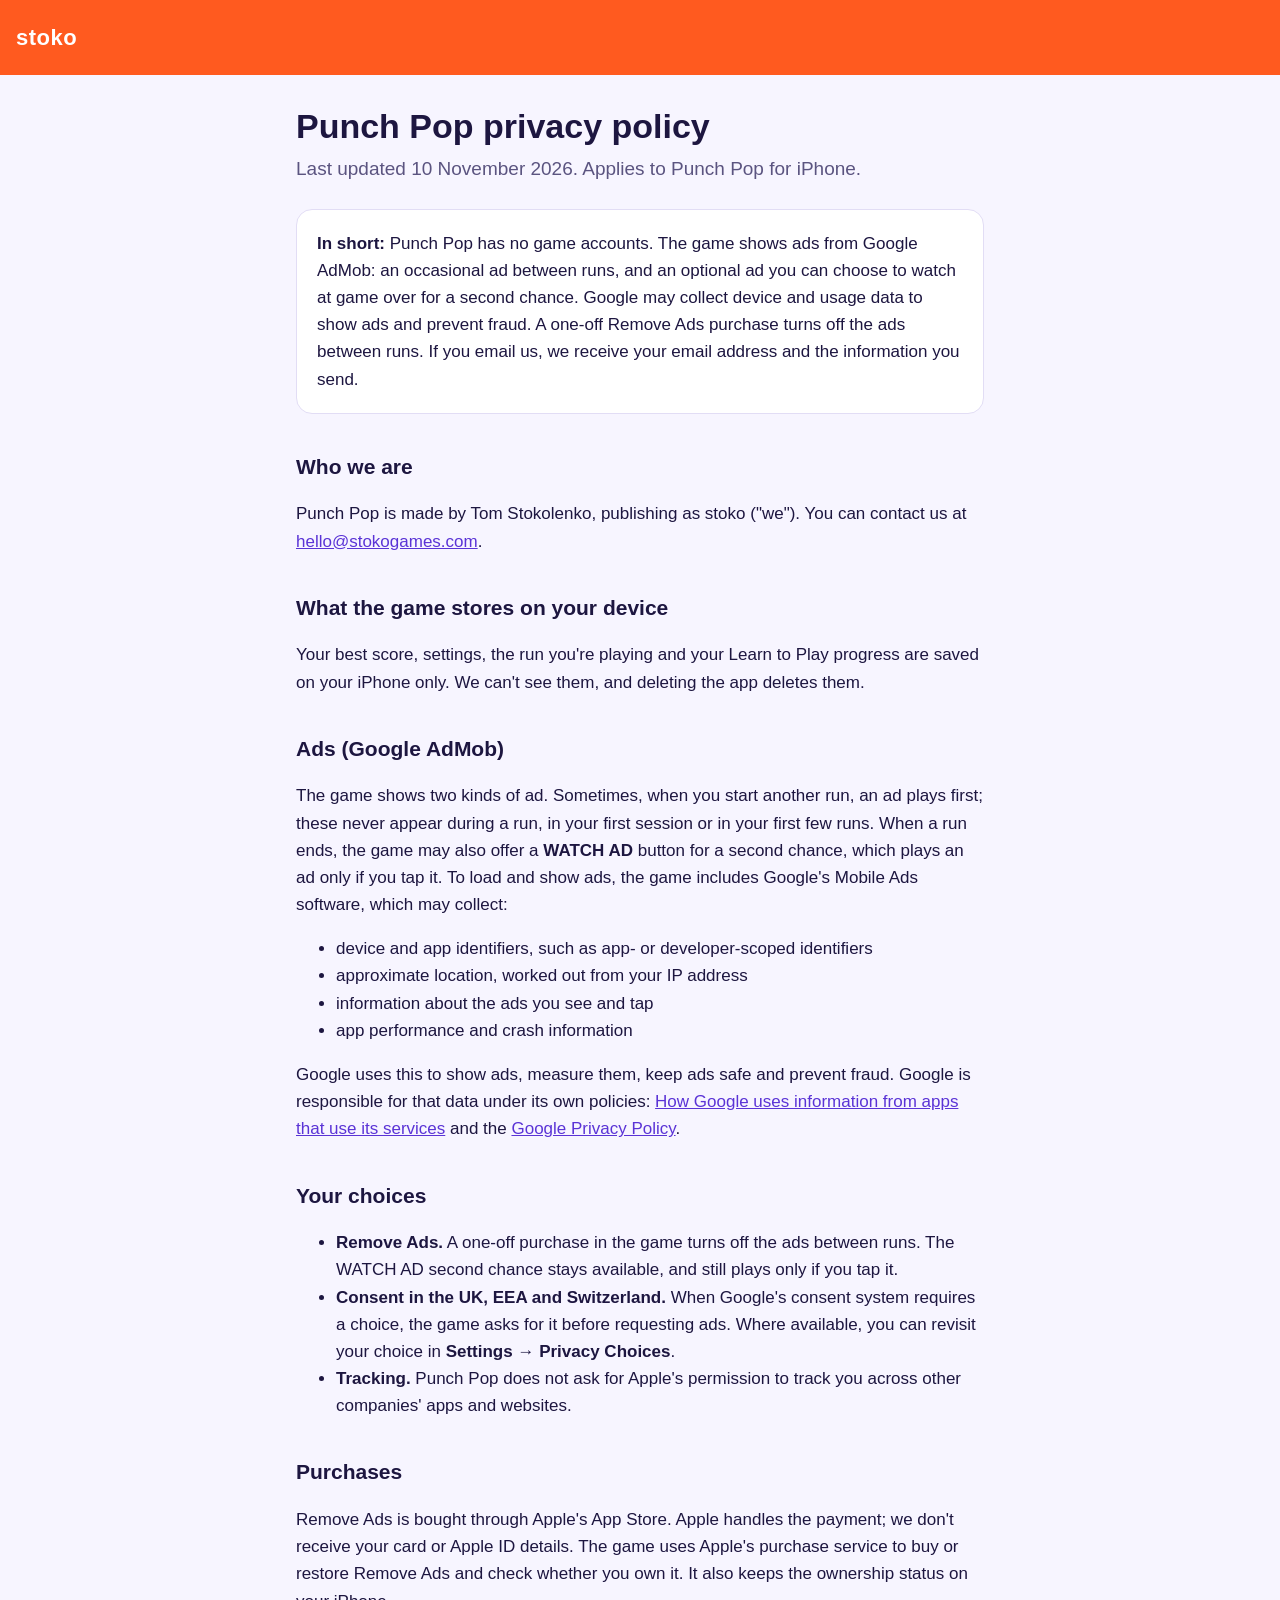
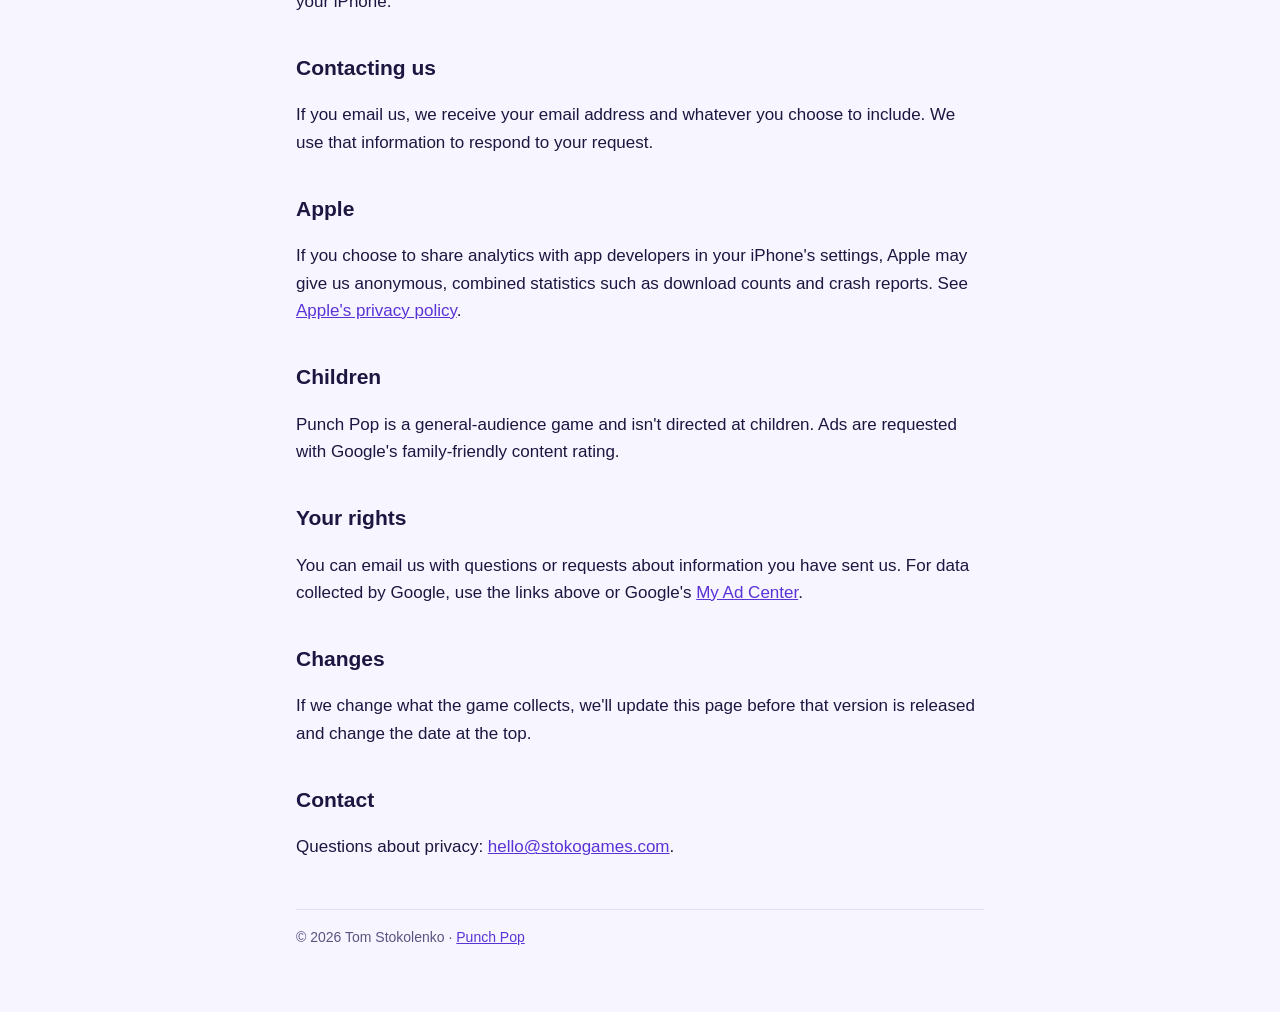
==== privacy.html @ 1cb94969 "Publish Punch Pop site" ====
<!doctype html>
<html lang="en-GB">
<head>
<meta charset="utf-8">
<meta name="viewport" content="width=device-width, initial-scale=1">
<title>Punch Pop Privacy Policy</title>
<link rel="stylesheet" href="style.css">
</head>
<body>
<header><a href="index.html">stoko</a></header>
<main>
  <h1>Punch Pop privacy policy</h1>
  <p class="lede">Last updated 10 November 2026. Applies to Punch Pop for iPhone.</p>

  <div class="card">
    <strong>In short:</strong> Punch Pop has no game accounts. The game shows ads from Google AdMob: an occasional ad between runs, and an optional ad you can choose to watch at game over for a second chance. Google may collect device and usage data to show ads and prevent fraud. A one-off Remove Ads purchase turns off the ads between runs. If you email us, we receive your email address and the information you send.
  </div>

  <h2>Who we are</h2>
  <p>Punch Pop is made by Tom Stokolenko, publishing as stoko ("we"). You can contact us at <a href="mailto:hello@stokogames.com">hello@stokogames.com</a>.</p>

  <h2>What the game stores on your device</h2>
  <p>Your best score, settings, the run you're playing and your Learn to Play progress are saved on your iPhone only. We can't see them, and deleting the app deletes them.</p>

  <h2>Ads (Google AdMob)</h2>
  <p>The game shows two kinds of ad. Sometimes, when you start another run, an ad plays first; these never appear during a run, in your first session or in your first few runs. When a run ends, the game may also offer a <strong>WATCH AD</strong> button for a second chance, which plays an ad only if you tap it. To load and show ads, the game includes Google's Mobile Ads software, which may collect:</p>
  <ul>
    <li>device and app identifiers, such as app- or developer-scoped identifiers</li>
    <li>approximate location, worked out from your IP address</li>
    <li>information about the ads you see and tap</li>
    <li>app performance and crash information</li>
  </ul>
  <p>Google uses this to show ads, measure them, keep ads safe and prevent fraud. Google is responsible for that data under its own policies: <a href="https://policies.google.com/technologies/partner-sites">How Google uses information from apps that use its services</a> and the <a href="https://policies.google.com/privacy">Google Privacy Policy</a>.</p>

  <h2>Your choices</h2>
  <ul>
    <li><strong>Remove Ads.</strong> A one-off purchase in the game turns off the ads between runs. The WATCH AD second chance stays available, and still plays only if you tap it.</li>
    <li><strong>Consent in the UK, EEA and Switzerland.</strong> When Google's consent system requires a choice, the game asks for it before requesting ads. Where available, you can revisit your choice in <strong>Settings → Privacy Choices</strong>.</li>
    <li><strong>Tracking.</strong> Punch Pop does not ask for Apple's permission to track you across other companies' apps and websites.</li>
  </ul>

  <h2>Purchases</h2>
  <p>Remove Ads is bought through Apple's App Store. Apple handles the payment; we don't receive your card or Apple ID details. The game uses Apple's purchase service to buy or restore Remove Ads and check whether you own it. It also keeps the ownership status on your iPhone.</p>

  <h2>Contacting us</h2>
  <p>If you email us, we receive your email address and whatever you choose to include. We use that information to respond to your request.</p>

  <h2>Apple</h2>
  <p>If you choose to share analytics with app developers in your iPhone's settings, Apple may give us anonymous, combined statistics such as download counts and crash reports. See <a href="https://www.apple.com/legal/privacy/">Apple's privacy policy</a>.</p>

  <h2>Children</h2>
  <p>Punch Pop is a general-audience game and isn't directed at children. Ads are requested with Google's family-friendly content rating.</p>

  <h2>Your rights</h2>
  <p>You can email us with questions or requests about information you have sent us. For data collected by Google, use the links above or Google's <a href="https://myadcenter.google.com/">My Ad Center</a>.</p>

  <h2>Changes</h2>
  <p>If we change what the game collects, we'll update this page before that version is released and change the date at the top.</p>

  <h2>Contact</h2>
  <p>Questions about privacy: <a href="mailto:hello@stokogames.com">hello@stokogames.com</a>.</p>

  <footer>© 2026 Tom Stokolenko · <a href="index.html">Punch Pop</a></footer>
</main>
</body>
</html>
---- style.css ----
:root {
  --bg: #f7f5ff;
  --card: #ffffff;
  --ink: #1d1640;
  --muted: #5b5480;
  --line: #e2ddf5;
  --brand: #ff5a1f;
  --link: #5a33d6;
  --fill: #fff2a8;
}
@media (prefers-color-scheme: dark) {
  :root {
    --bg: #120a3a;
    --card: #1f1557;
    --ink: #f4f1ff;
    --muted: #b9b3e6;
    --line: #362a7a;
    --link: #ffd45c;
    --fill: #6b5600;
  }
}
* { box-sizing: border-box; }
body {
  margin: 0;
  background: var(--bg);
  color: var(--ink);
  font: 17px/1.6 -apple-system, BlinkMacSystemFont, "Segoe UI", Roboto, sans-serif;
}
header { background: var(--brand); color: #fff; padding: 20px 16px; }
header a { color: #fff; text-decoration: none; font-weight: 800; font-size: 22px; letter-spacing: .5px; }
main { max-width: 720px; margin: 0 auto; padding: 32px 16px 64px; }
h1 { font-size: 34px; line-height: 1.15; margin: 0 0 8px; }
h2 { font-size: 21px; margin: 36px 0 8px; }
p, li { color: var(--ink); }
.lede { color: var(--muted); font-size: 19px; margin-top: 0; }
.card { background: var(--card); border: 1px solid var(--line); border-radius: 16px; padding: 20px; margin: 24px 0; }
a { color: var(--link); }
mark.fill { background: var(--fill); color: inherit; padding: 0 4px; border-radius: 4px; }
footer { color: var(--muted); font-size: 14px; border-top: 1px solid var(--line); margin-top: 48px; padding-top: 16px; }
.button { display: inline-block; background: var(--brand); color: #fff; font-weight: 700; padding: 12px 20px; border-radius: 999px; text-decoration: none; }
.button mark.fill { background: #fff2a8; color: #1d1640; }
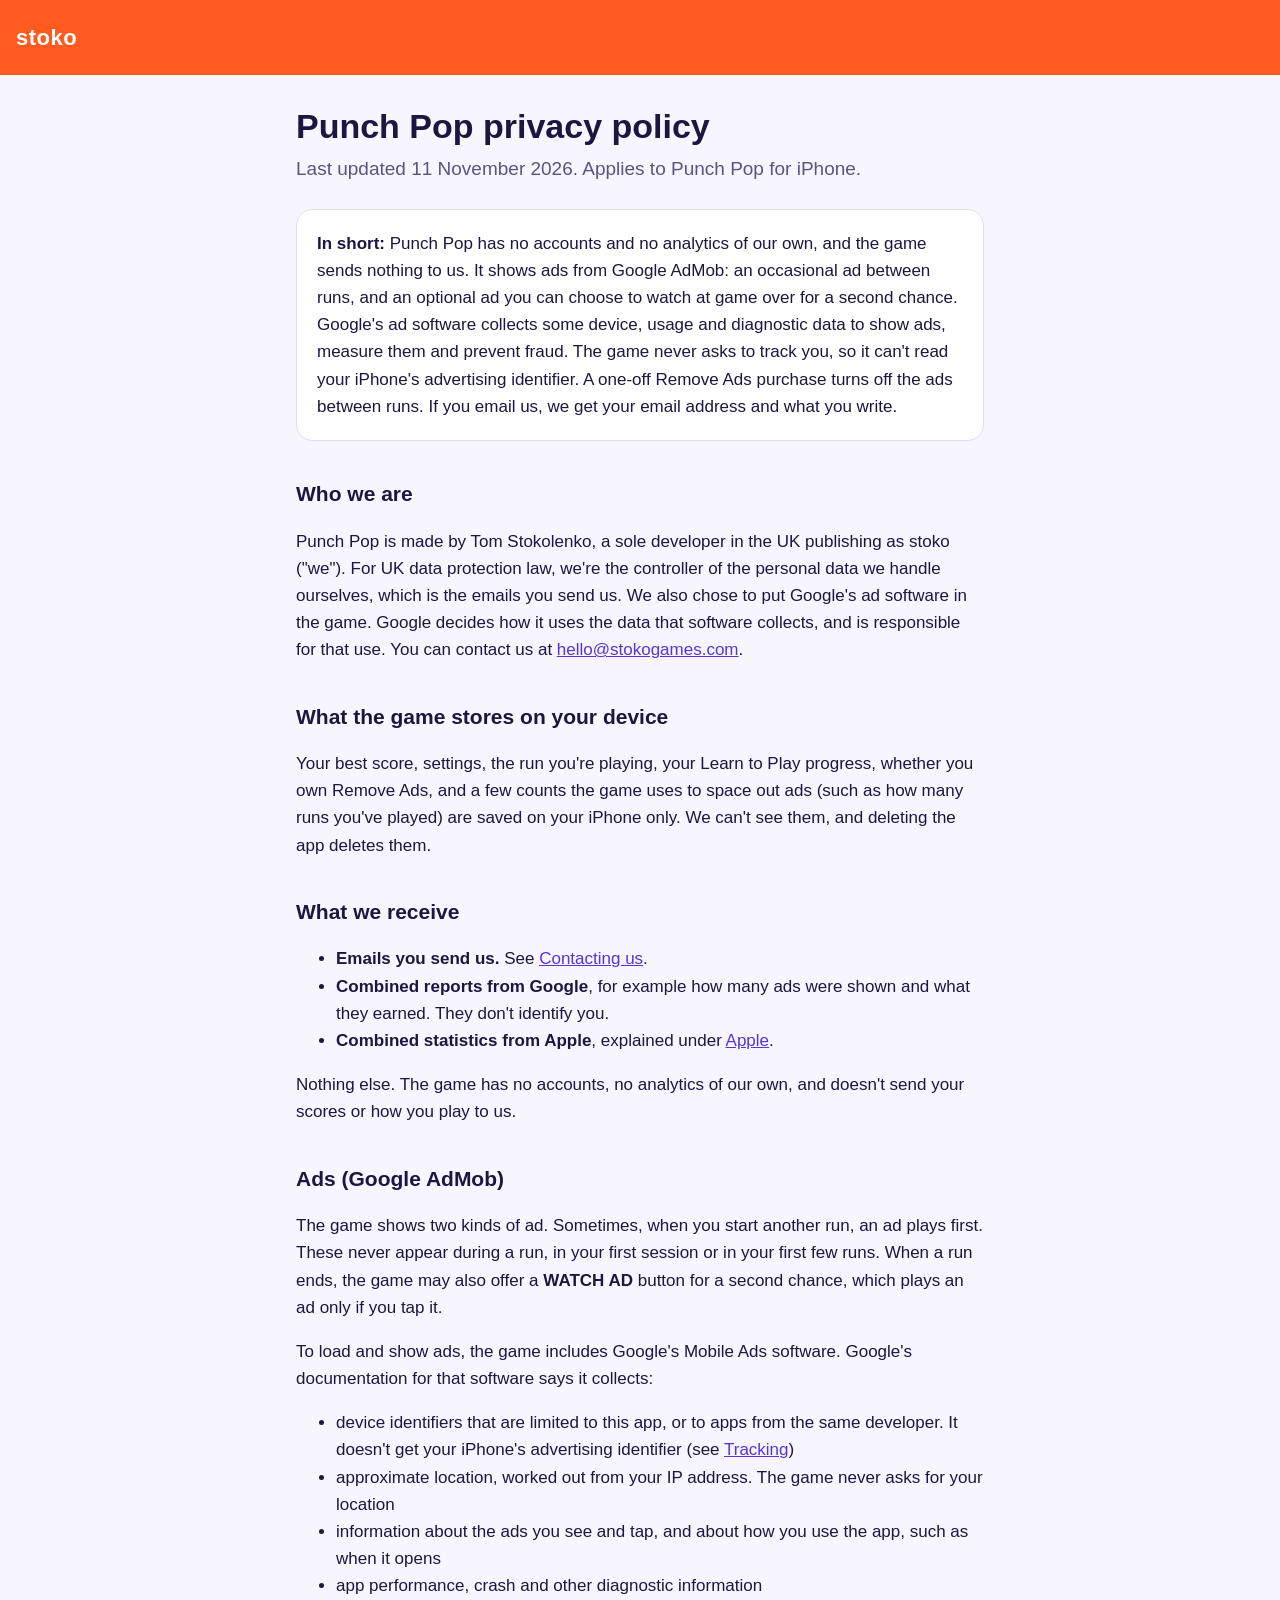
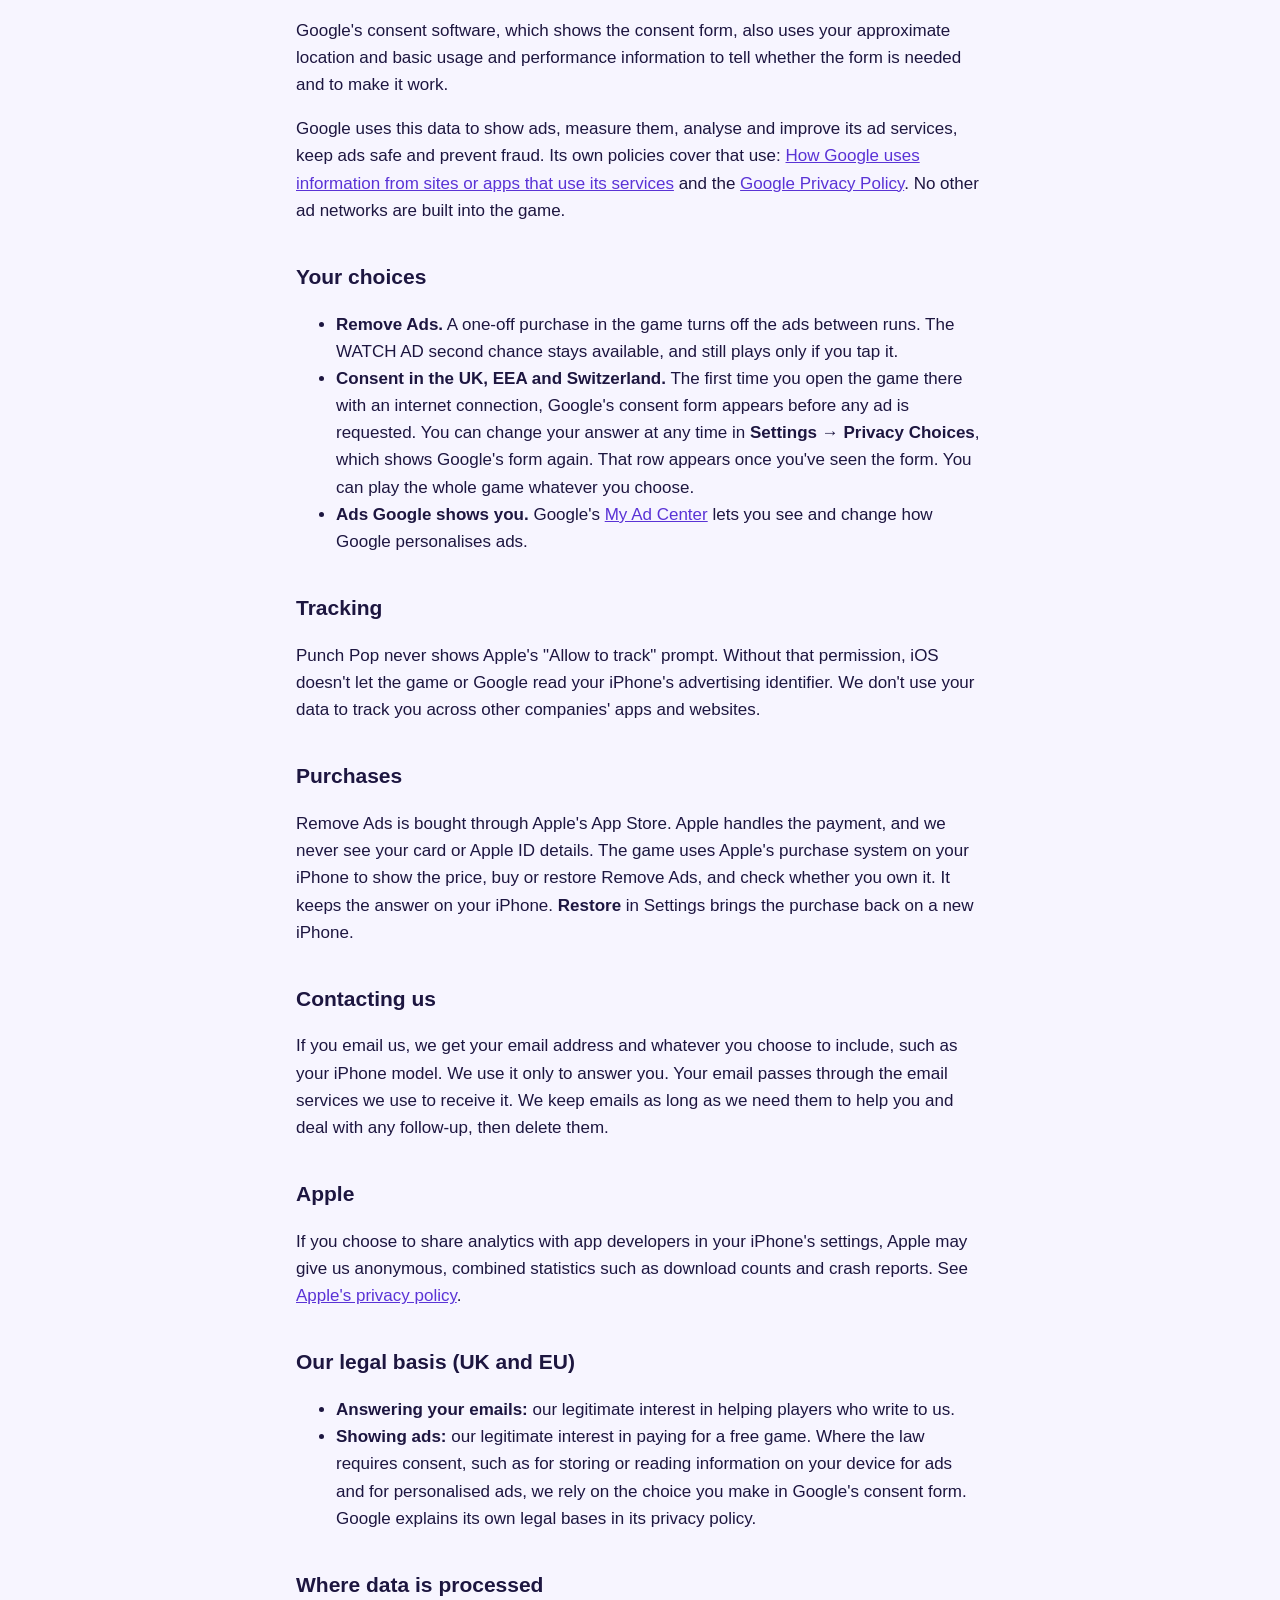
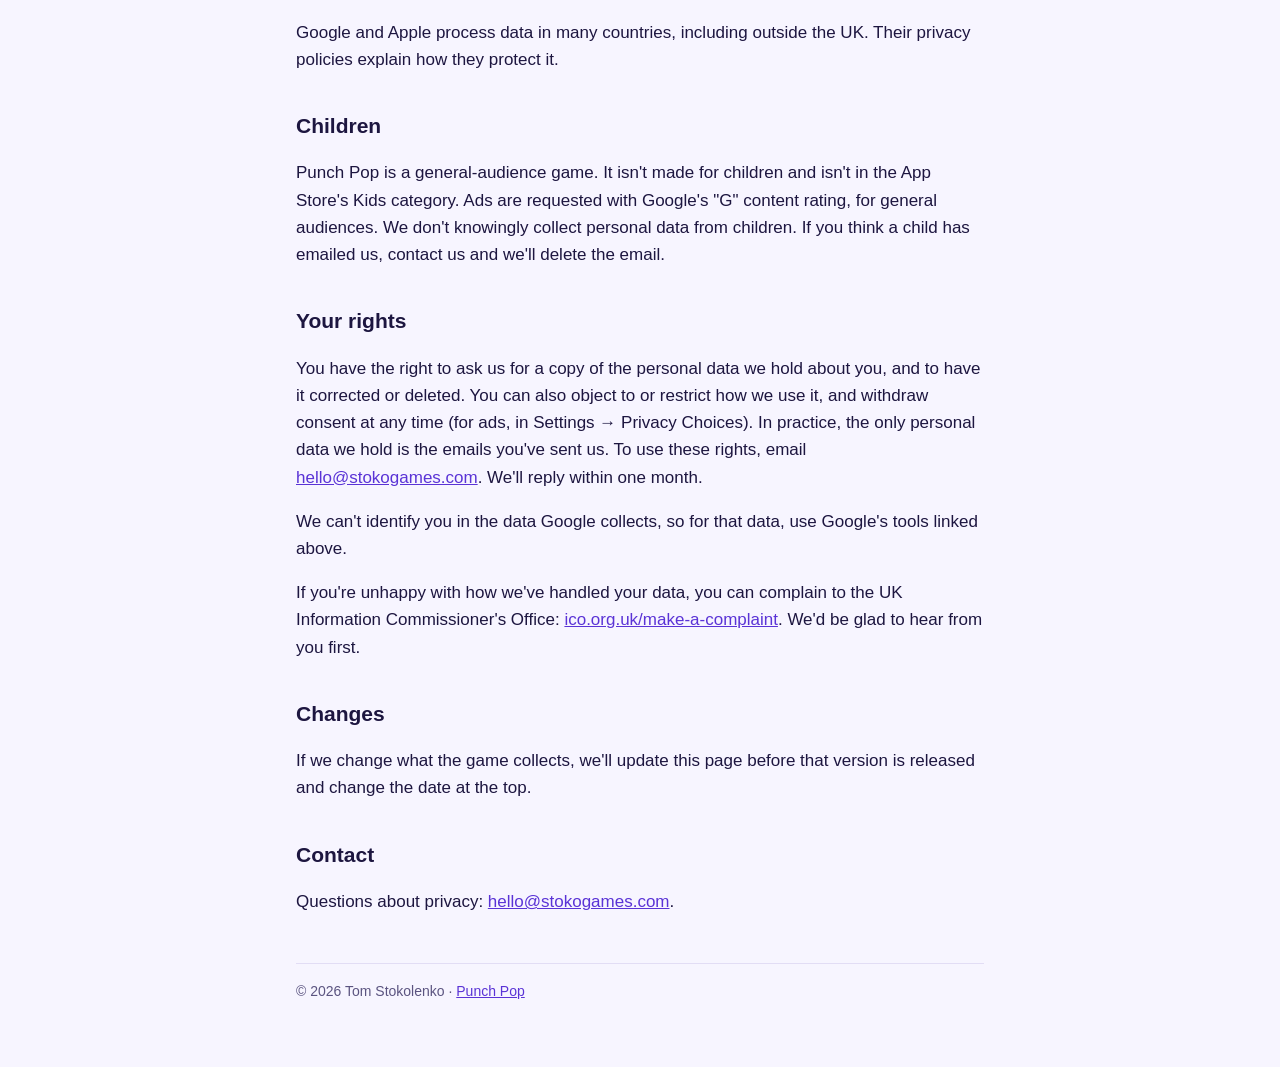
==== commit 45f26cc5: "Privacy policy updated 11 November 2026" ====
--- a/privacy.html
+++ b/privacy.html
@@ -10,49 +10,73 @@
 <header><a href="index.html">stoko</a></header>
 <main>
   <h1>Punch Pop privacy policy</h1>
-  <p class="lede">Last updated 10 November 2026. Applies to Punch Pop for iPhone.</p>
+  <p class="lede">Last updated 11 November 2026. Applies to Punch Pop for iPhone.</p>
 
   <div class="card">
-    <strong>In short:</strong> Punch Pop has no game accounts. The game shows ads from Google AdMob: an occasional ad between runs, and an optional ad you can choose to watch at game over for a second chance. Google may collect device and usage data to show ads and prevent fraud. A one-off Remove Ads purchase turns off the ads between runs. If you email us, we receive your email address and the information you send.
+    <strong>In short:</strong> Punch Pop has no accounts and no analytics of our own, and the game sends nothing to us. It shows ads from Google AdMob: an occasional ad between runs, and an optional ad you can choose to watch at game over for a second chance. Google's ad software collects some device, usage and diagnostic data to show ads, measure them and prevent fraud. The game never asks to track you, so it can't read your iPhone's advertising identifier. A one-off Remove Ads purchase turns off the ads between runs. If you email us, we get your email address and what you write.
   </div>
 
   <h2>Who we are</h2>
-  <p>Punch Pop is made by Tom Stokolenko, publishing as stoko ("we"). You can contact us at <a href="mailto:hello@stokogames.com">hello@stokogames.com</a>.</p>
+  <p>Punch Pop is made by Tom Stokolenko, a sole developer in the UK publishing as stoko ("we"). For UK data protection law, we're the controller of the personal data we handle ourselves, which is the emails you send us. We also chose to put Google's ad software in the game. Google decides how it uses the data that software collects, and is responsible for that use. You can contact us at <a href="mailto:hello@stokogames.com">hello@stokogames.com</a>.</p>
 
   <h2>What the game stores on your device</h2>
-  <p>Your best score, settings, the run you're playing and your Learn to Play progress are saved on your iPhone only. We can't see them, and deleting the app deletes them.</p>
+  <p>Your best score, settings, the run you're playing, your Learn to Play progress, whether you own Remove Ads, and a few counts the game uses to space out ads (such as how many runs you've played) are saved on your iPhone only. We can't see them, and deleting the app deletes them.</p>
+
+  <h2>What we receive</h2>
+  <ul>
+    <li><strong>Emails you send us.</strong> See <a href="#contacting-us">Contacting us</a>.</li>
+    <li><strong>Combined reports from Google</strong>, for example how many ads were shown and what they earned. They don't identify you.</li>
+    <li><strong>Combined statistics from Apple</strong>, explained under <a href="#apple">Apple</a>.</li>
+  </ul>
+  <p>Nothing else. The game has no accounts, no analytics of our own, and doesn't send your scores or how you play to us.</p>
 
   <h2>Ads (Google AdMob)</h2>
-  <p>The game shows two kinds of ad. Sometimes, when you start another run, an ad plays first; these never appear during a run, in your first session or in your first few runs. When a run ends, the game may also offer a <strong>WATCH AD</strong> button for a second chance, which plays an ad only if you tap it. To load and show ads, the game includes Google's Mobile Ads software, which may collect:</p>
+  <p>The game shows two kinds of ad. Sometimes, when you start another run, an ad plays first. These never appear during a run, in your first session or in your first few runs. When a run ends, the game may also offer a <strong>WATCH AD</strong> button for a second chance, which plays an ad only if you tap it.</p>
+  <p>To load and show ads, the game includes Google's Mobile Ads software. Google's documentation for that software says it collects:</p>
   <ul>
-    <li>device and app identifiers, such as app- or developer-scoped identifiers</li>
-    <li>approximate location, worked out from your IP address</li>
-    <li>information about the ads you see and tap</li>
-    <li>app performance and crash information</li>
+    <li>device identifiers that are limited to this app, or to apps from the same developer. It doesn't get your iPhone's advertising identifier (see <a href="#tracking">Tracking</a>)</li>
+    <li>approximate location, worked out from your IP address. The game never asks for your location</li>
+    <li>information about the ads you see and tap, and about how you use the app, such as when it opens</li>
+    <li>app performance, crash and other diagnostic information</li>
   </ul>
-  <p>Google uses this to show ads, measure them, keep ads safe and prevent fraud. Google is responsible for that data under its own policies: <a href="https://policies.google.com/technologies/partner-sites">How Google uses information from apps that use its services</a> and the <a href="https://policies.google.com/privacy">Google Privacy Policy</a>.</p>
+  <p>Google's consent software, which shows the consent form, also uses your approximate location and basic usage and performance information to tell whether the form is needed and to make it work.</p>
+  <p>Google uses this data to show ads, measure them, analyse and improve its ad services, keep ads safe and prevent fraud. Its own policies cover that use: <a href="https://policies.google.com/technologies/partner-sites">How Google uses information from sites or apps that use its services</a> and the <a href="https://policies.google.com/privacy">Google Privacy Policy</a>. No other ad networks are built into the game.</p>
 
   <h2>Your choices</h2>
   <ul>
     <li><strong>Remove Ads.</strong> A one-off purchase in the game turns off the ads between runs. The WATCH AD second chance stays available, and still plays only if you tap it.</li>
-    <li><strong>Consent in the UK, EEA and Switzerland.</strong> When Google's consent system requires a choice, the game asks for it before requesting ads. Where available, you can revisit your choice in <strong>Settings → Privacy Choices</strong>.</li>
-    <li><strong>Tracking.</strong> Punch Pop does not ask for Apple's permission to track you across other companies' apps and websites.</li>
+    <li><strong>Consent in the UK, EEA and Switzerland.</strong> The first time you open the game there with an internet connection, Google's consent form appears before any ad is requested. You can change your answer at any time in <strong>Settings → Privacy Choices</strong>, which shows Google's form again. That row appears once you've seen the form. You can play the whole game whatever you choose.</li>
+    <li><strong>Ads Google shows you.</strong> Google's <a href="https://myadcenter.google.com/">My Ad Center</a> lets you see and change how Google personalises ads.</li>
   </ul>
 
+  <h2 id="tracking">Tracking</h2>
+  <p>Punch Pop never shows Apple's "Allow to track" prompt. Without that permission, iOS doesn't let the game or Google read your iPhone's advertising identifier. We don't use your data to track you across other companies' apps and websites.</p>
+
   <h2>Purchases</h2>
-  <p>Remove Ads is bought through Apple's App Store. Apple handles the payment; we don't receive your card or Apple ID details. The game uses Apple's purchase service to buy or restore Remove Ads and check whether you own it. It also keeps the ownership status on your iPhone.</p>
+  <p>Remove Ads is bought through Apple's App Store. Apple handles the payment, and we never see your card or Apple ID details. The game uses Apple's purchase system on your iPhone to show the price, buy or restore Remove Ads, and check whether you own it. It keeps the answer on your iPhone. <strong>Restore</strong> in Settings brings the purchase back on a new iPhone.</p>
 
-  <h2>Contacting us</h2>
-  <p>If you email us, we receive your email address and whatever you choose to include. We use that information to respond to your request.</p>
+  <h2 id="contacting-us">Contacting us</h2>
+  <p>If you email us, we get your email address and whatever you choose to include, such as your iPhone model. We use it only to answer you. Your email passes through the email services we use to receive it. We keep emails as long as we need them to help you and deal with any follow-up, then delete them.</p>
 
-  <h2>Apple</h2>
+  <h2 id="apple">Apple</h2>
   <p>If you choose to share analytics with app developers in your iPhone's settings, Apple may give us anonymous, combined statistics such as download counts and crash reports. See <a href="https://www.apple.com/legal/privacy/">Apple's privacy policy</a>.</p>
 
+  <h2>Our legal basis (UK and EU)</h2>
+  <ul>
+    <li><strong>Answering your emails:</strong> our legitimate interest in helping players who write to us.</li>
+    <li><strong>Showing ads:</strong> our legitimate interest in paying for a free game. Where the law requires consent, such as for storing or reading information on your device for ads and for personalised ads, we rely on the choice you make in Google's consent form. Google explains its own legal bases in its privacy policy.</li>
+  </ul>
+
+  <h2>Where data is processed</h2>
+  <p>Google and Apple process data in many countries, including outside the UK. Their privacy policies explain how they protect it.</p>
+
   <h2>Children</h2>
-  <p>Punch Pop is a general-audience game and isn't directed at children. Ads are requested with Google's family-friendly content rating.</p>
+  <p>Punch Pop is a general-audience game. It isn't made for children and isn't in the App Store's Kids category. Ads are requested with Google's "G" content rating, for general audiences. We don't knowingly collect personal data from children. If you think a child has emailed us, contact us and we'll delete the email.</p>
 
   <h2>Your rights</h2>
-  <p>You can email us with questions or requests about information you have sent us. For data collected by Google, use the links above or Google's <a href="https://myadcenter.google.com/">My Ad Center</a>.</p>
+  <p>You have the right to ask us for a copy of the personal data we hold about you, and to have it corrected or deleted. You can also object to or restrict how we use it, and withdraw consent at any time (for ads, in Settings → Privacy Choices). In practice, the only personal data we hold is the emails you've sent us. To use these rights, email <a href="mailto:hello@stokogames.com">hello@stokogames.com</a>. We'll reply within one month.</p>
+  <p>We can't identify you in the data Google collects, so for that data, use Google's tools linked above.</p>
+  <p>If you're unhappy with how we've handled your data, you can complain to the UK Information Commissioner's Office: <a href="https://ico.org.uk/make-a-complaint/">ico.org.uk/make-a-complaint</a>. We'd be glad to hear from you first.</p>
 
   <h2>Changes</h2>
   <p>If we change what the game collects, we'll update this page before that version is released and change the date at the top.</p>
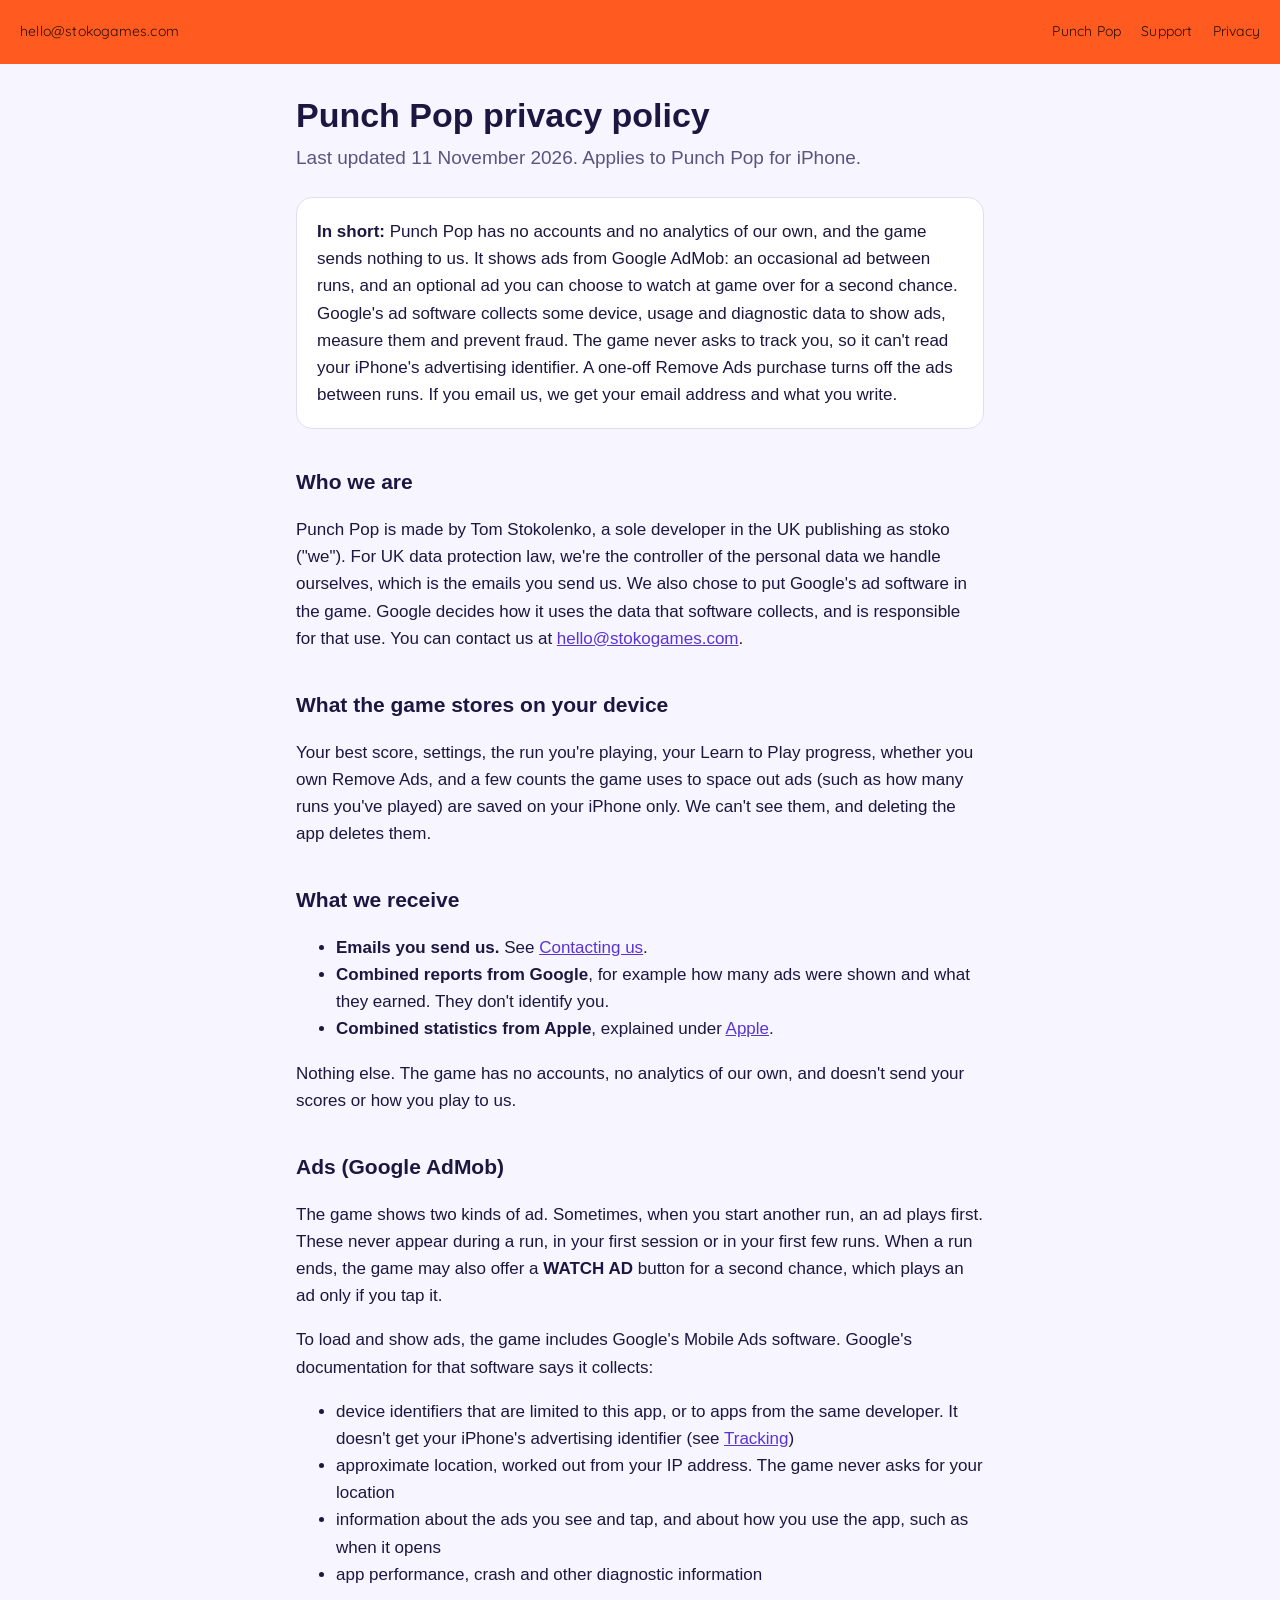
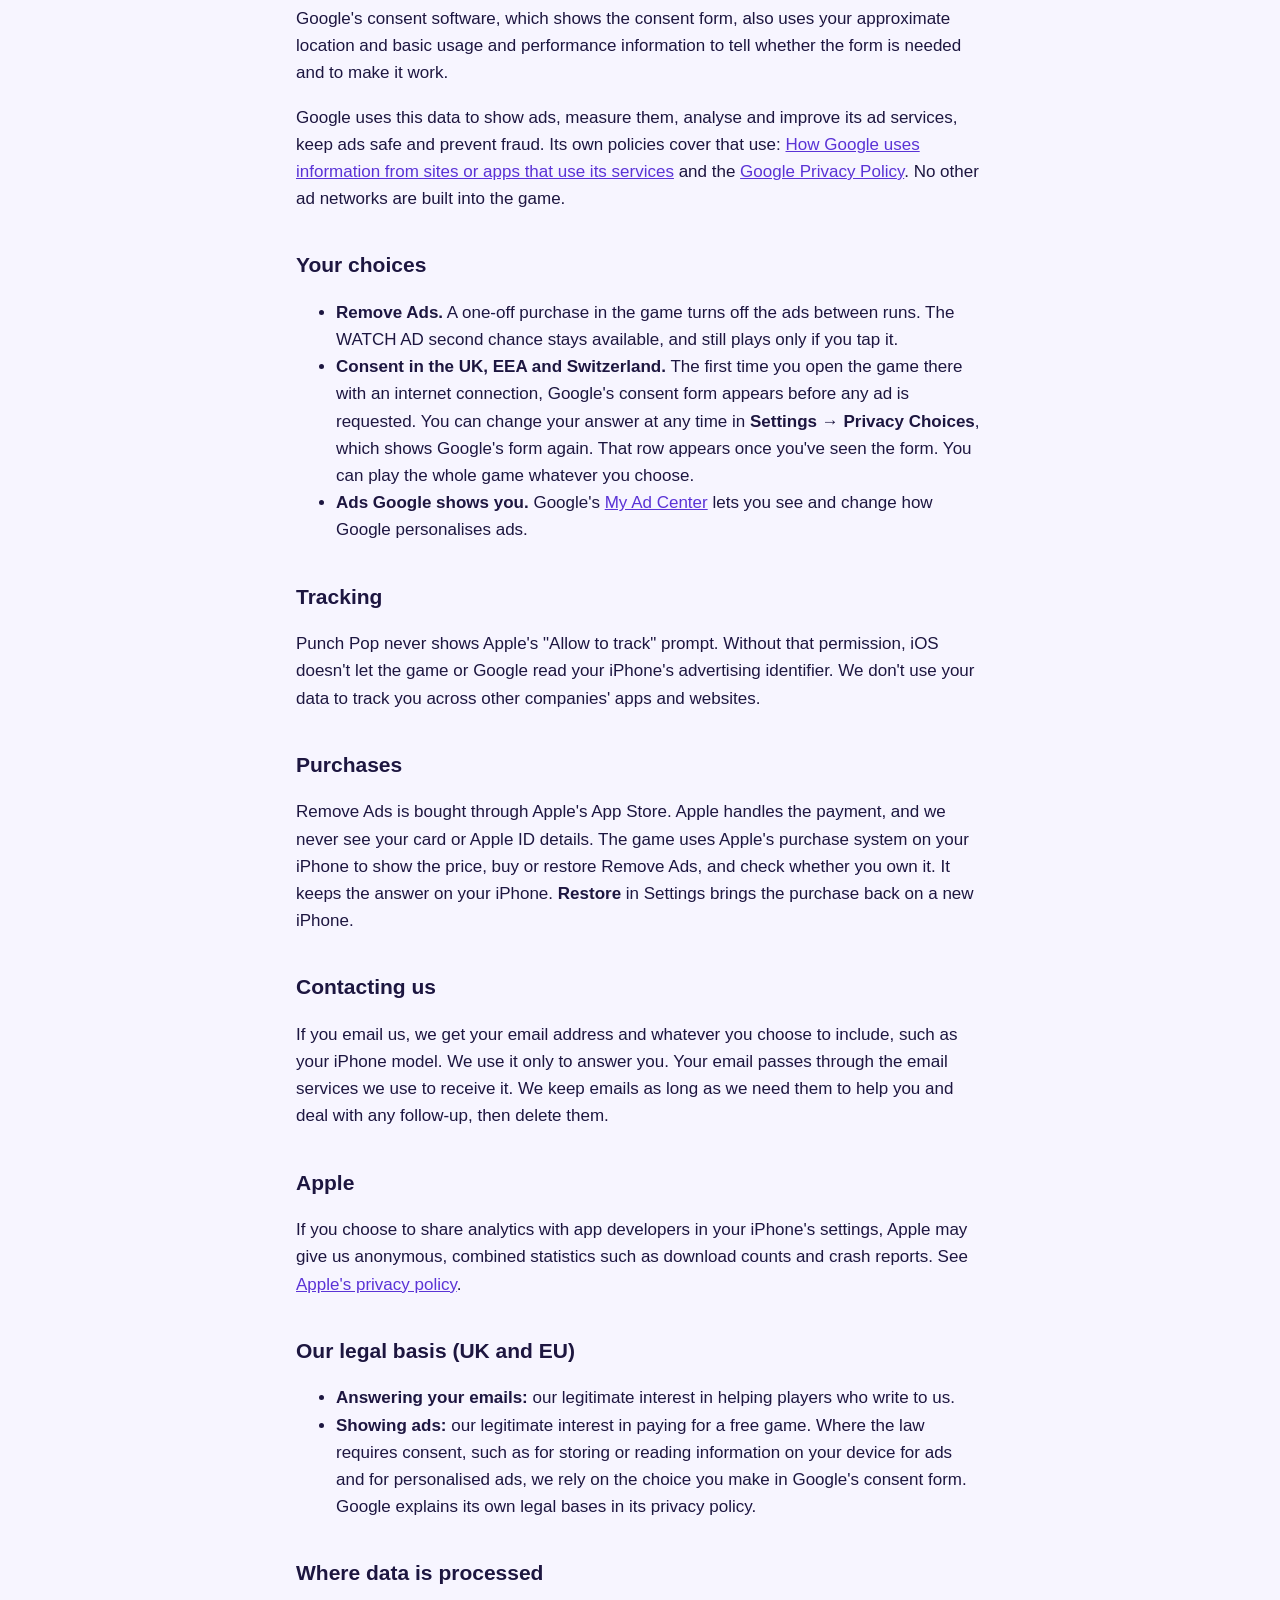
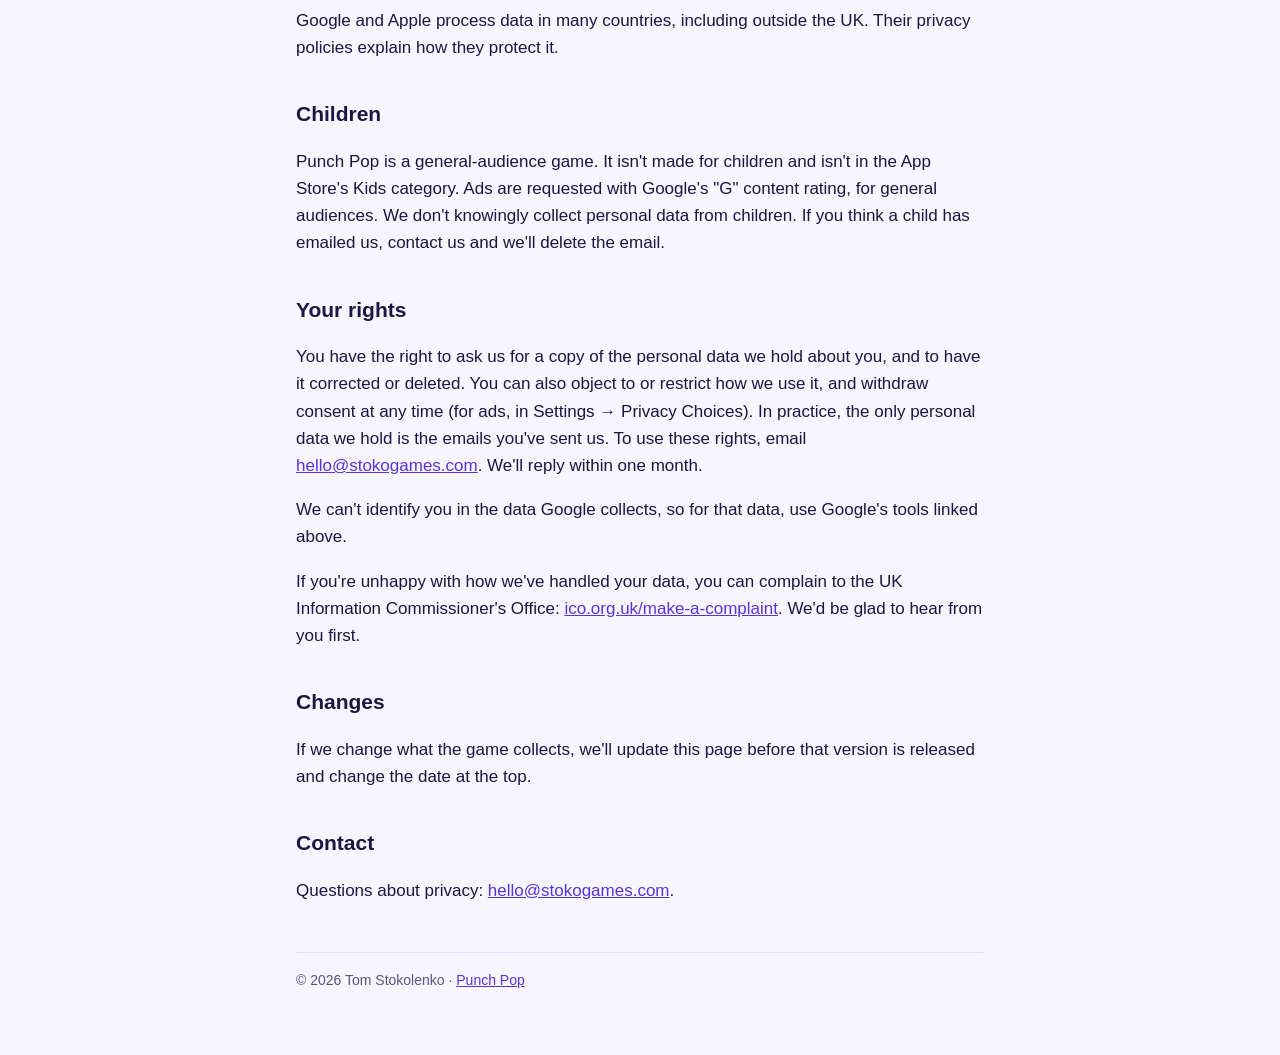
==== commit 7634f06d: "Home page: stoko splash with top bar, favicon; policy text unchanged" ====
--- a/privacy.html
+++ b/privacy.html
@@ -5,9 +5,19 @@
 <meta name="viewport" content="width=device-width, initial-scale=1">
 <title>Punch Pop Privacy Policy</title>
 <link rel="stylesheet" href="style.css">
+<link rel="icon" href="favicon.svg" type="image/svg+xml">
+<link rel="icon" href="favicon-32.png" type="image/png" sizes="32x32">
+<link rel="apple-touch-icon" href="apple-touch-icon.png">
 </head>
 <body>
-<header><a href="index.html">stoko</a></header>
+<header class="bar">
+  <a href="mailto:hello@stokogames.com">hello@stokogames.com</a>
+  <nav aria-label="Site">
+    <a href="index.html#game">Punch Pop</a>
+    <a href="index.html#support">Support</a>
+    <a href="privacy.html">Privacy</a>
+  </nav>
+</header>
 <main>
   <h1>Punch Pop privacy policy</h1>
   <p class="lede">Last updated 11 November 2026. Applies to Punch Pop for iPhone.</p>
--- a/style.css
+++ b/style.css
@@ -1,3 +1,9 @@
+@font-face {
+  font-family: "Quicksand";
+  src: url("Quicksand-Variable.ttf") format("truetype");
+  font-weight: 300 700;
+  font-display: swap;
+}
 :root {
   --bg: #f7f5ff;
   --card: #ffffff;
@@ -26,8 +32,6 @@
   color: var(--ink);
   font: 17px/1.6 -apple-system, BlinkMacSystemFont, "Segoe UI", Roboto, sans-serif;
 }
-header { background: var(--brand); color: #fff; padding: 20px 16px; }
-header a { color: #fff; text-decoration: none; font-weight: 800; font-size: 22px; letter-spacing: .5px; }
 main { max-width: 720px; margin: 0 auto; padding: 32px 16px 64px; }
 h1 { font-size: 34px; line-height: 1.15; margin: 0 0 8px; }
 h2 { font-size: 21px; margin: 36px 0 8px; }
@@ -39,3 +43,29 @@
 footer { color: var(--muted); font-size: 14px; border-top: 1px solid var(--line); margin-top: 48px; padding-top: 16px; }
 .button { display: inline-block; background: var(--brand); color: #fff; font-weight: 700; padding: 12px 20px; border-radius: 999px; text-decoration: none; }
 .button mark.fill { background: #fff2a8; color: #1d1640; }
+
+/* Quiet top bar, shared by both pages. Dark ink on the brand orange (about 5.5:1). */
+.bar {
+  --bar-ink: #2b0e02;
+  display: flex; flex-wrap: wrap; justify-content: space-between; align-items: baseline;
+  gap: 4px 20px; padding: 16px 20px;
+  background: var(--brand); color: var(--bar-ink);
+  font: 400 14px/1.4 "Quicksand", -apple-system, BlinkMacSystemFont, "Segoe UI", Roboto, sans-serif;
+  letter-spacing: .2px;
+}
+.bar a { color: var(--bar-ink); text-decoration: none; padding: 6px 0; }
+.bar a:hover, .bar a:focus-visible { text-decoration: underline; text-underline-offset: 3px; }
+.bar nav { display: flex; gap: 20px; }
+.splash {
+  position: relative; min-height: 100vh; min-height: 100svh;
+  background: var(--brand); display: flex; flex-direction: column;
+}
+.splash .bar { position: absolute; top: 0; left: 0; right: 0; }
+.splash .word {
+  margin: auto; color: #fff; text-align: center;
+  font: 700 clamp(72px, 24.4vw, 200px)/1 "Quicksand", "Nunito", "Varela Round", ui-rounded, -apple-system, sans-serif;
+  -webkit-text-stroke: .012em #fff; letter-spacing: 0;
+}
+.word-wrap { flex: 1; display: flex; }
+@media (max-width: 430px) { .bar { padding: 14px 16px; font-size: 13px; gap: 4px 12px; } .bar nav { gap: 14px; } }
+section[id] { scroll-margin-top: 16px; }
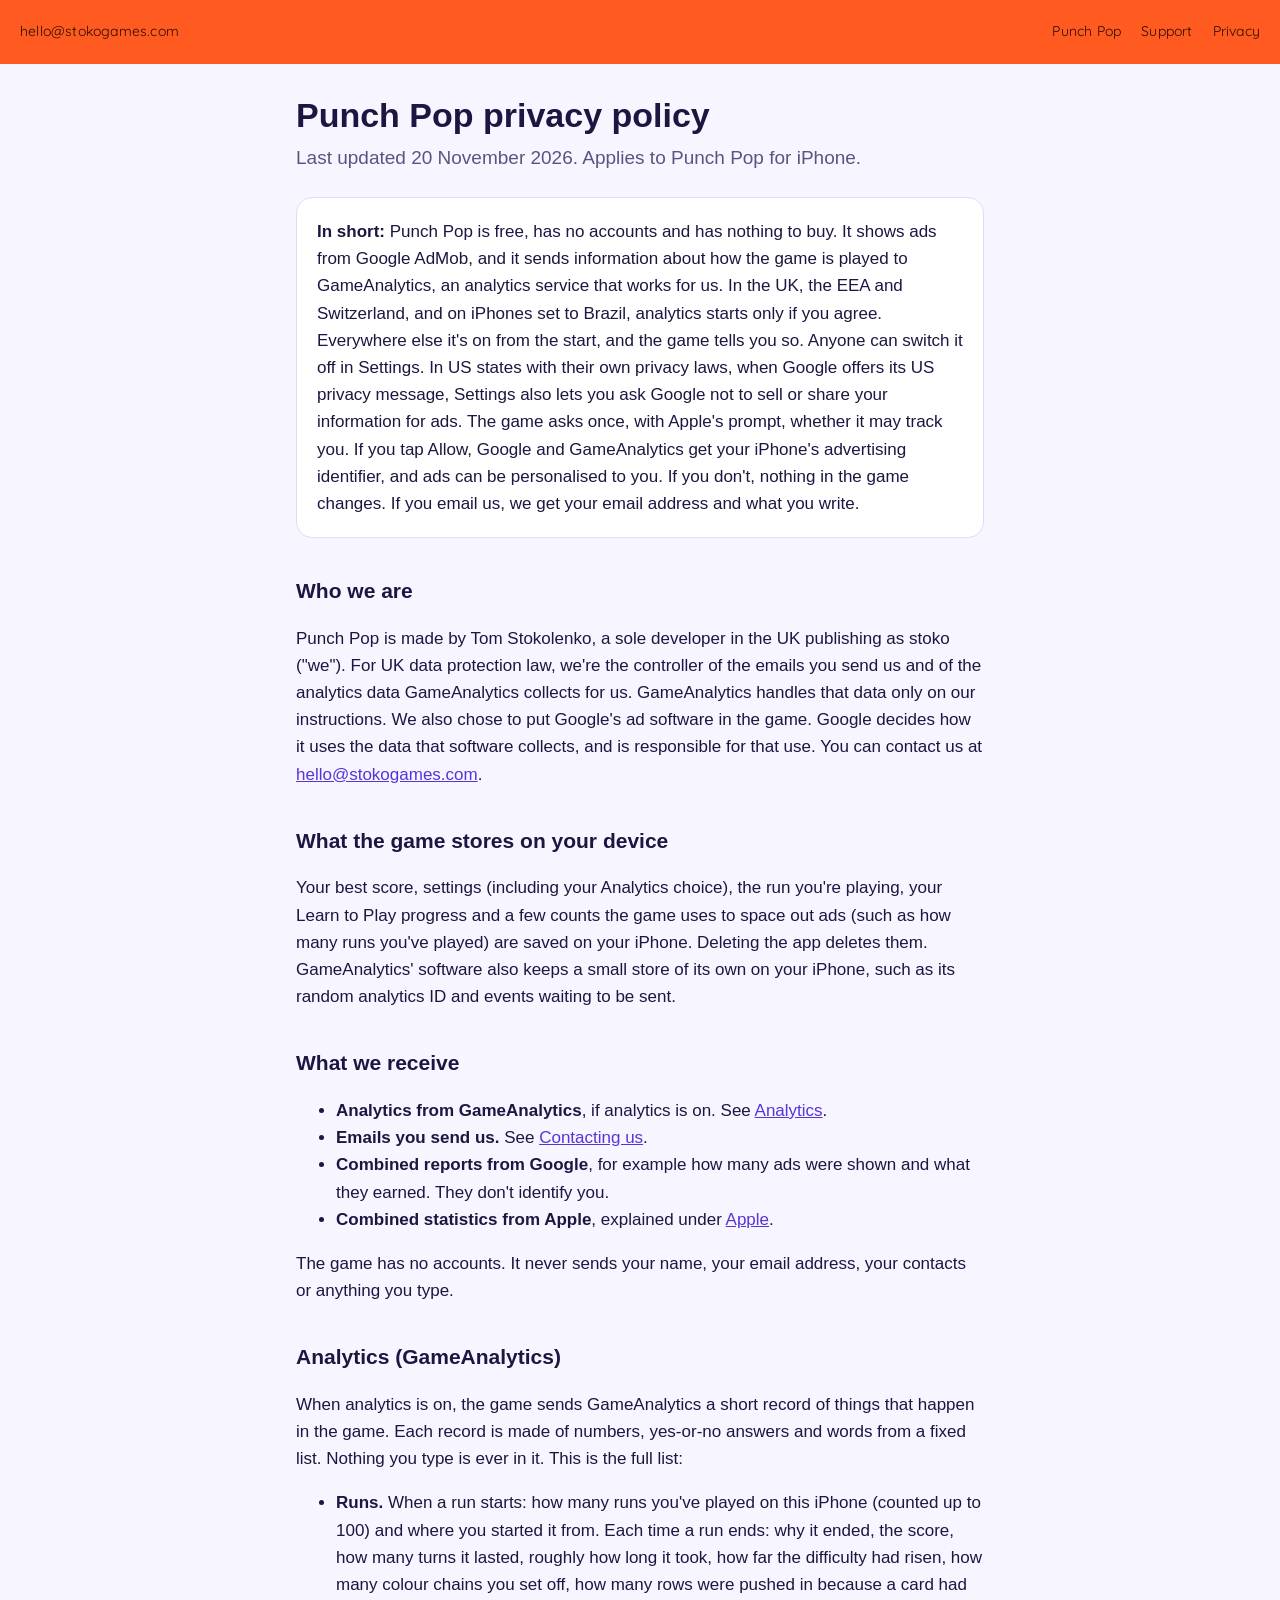
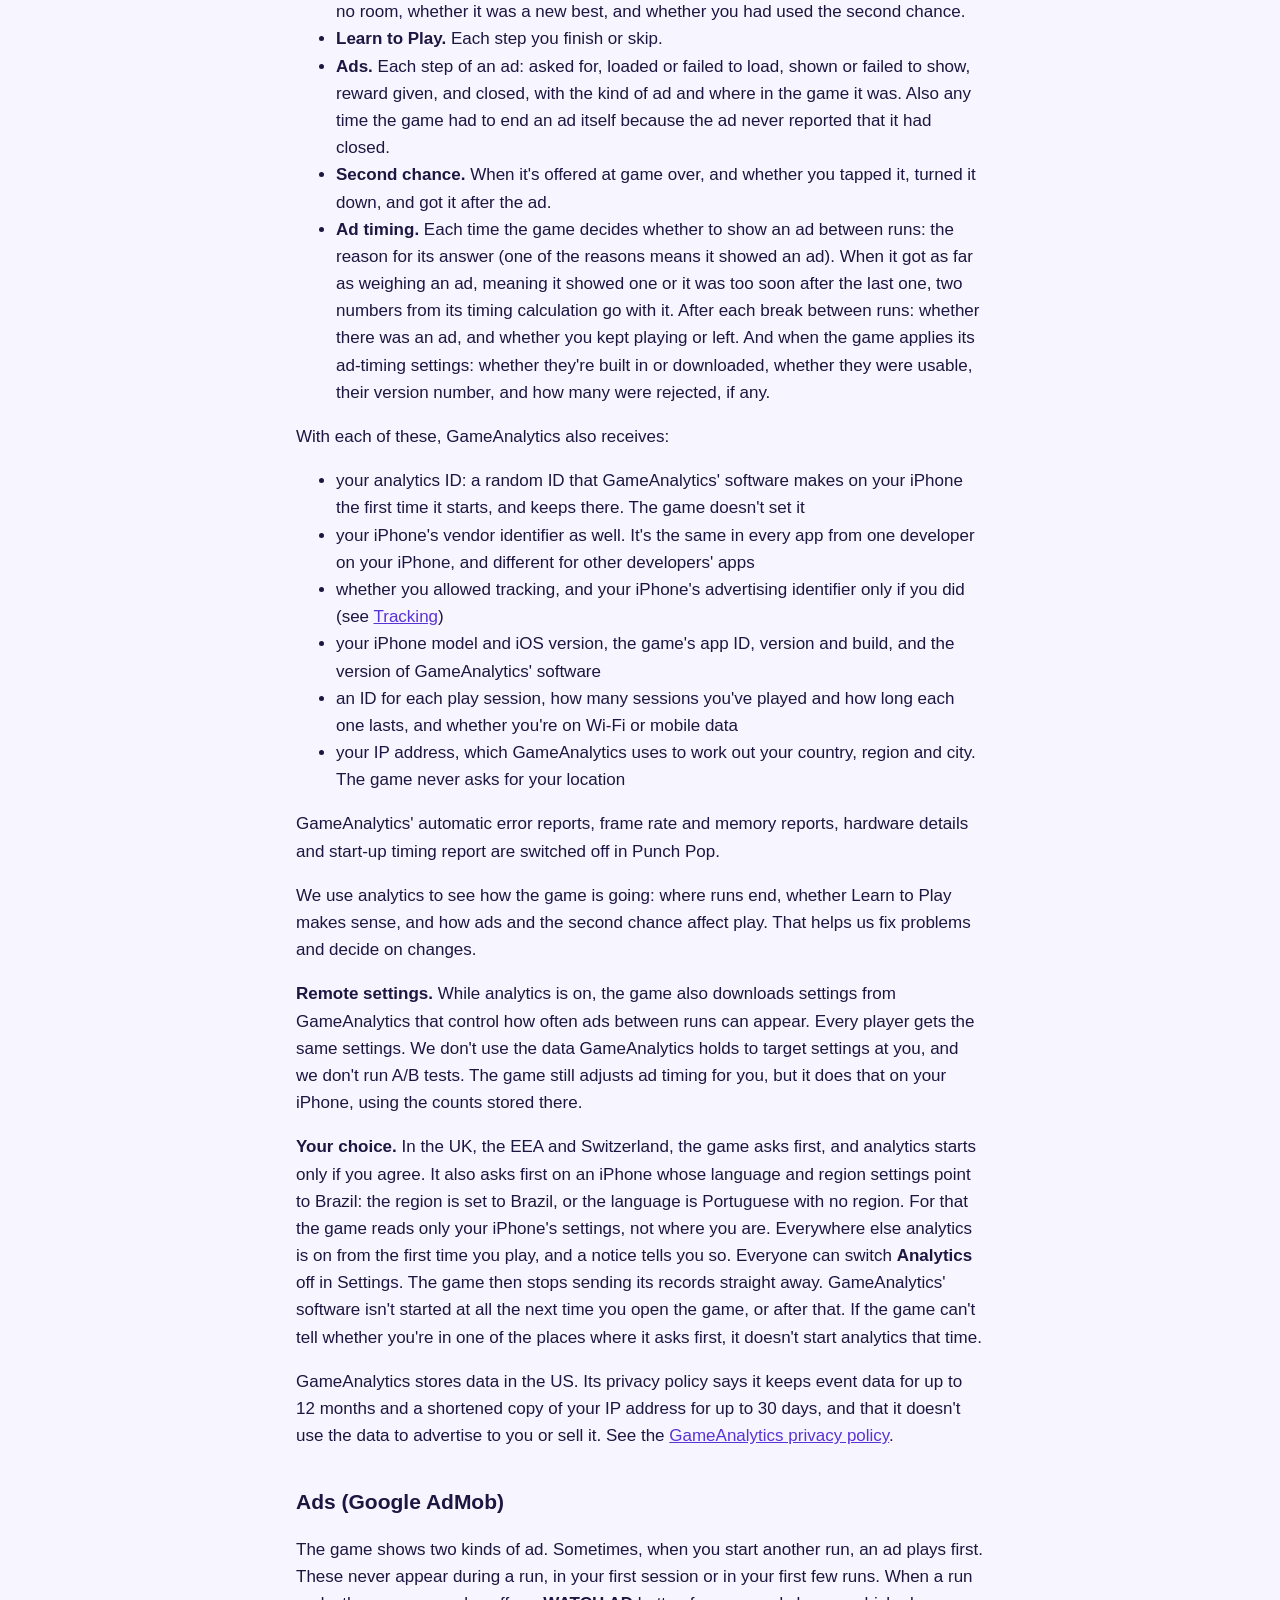
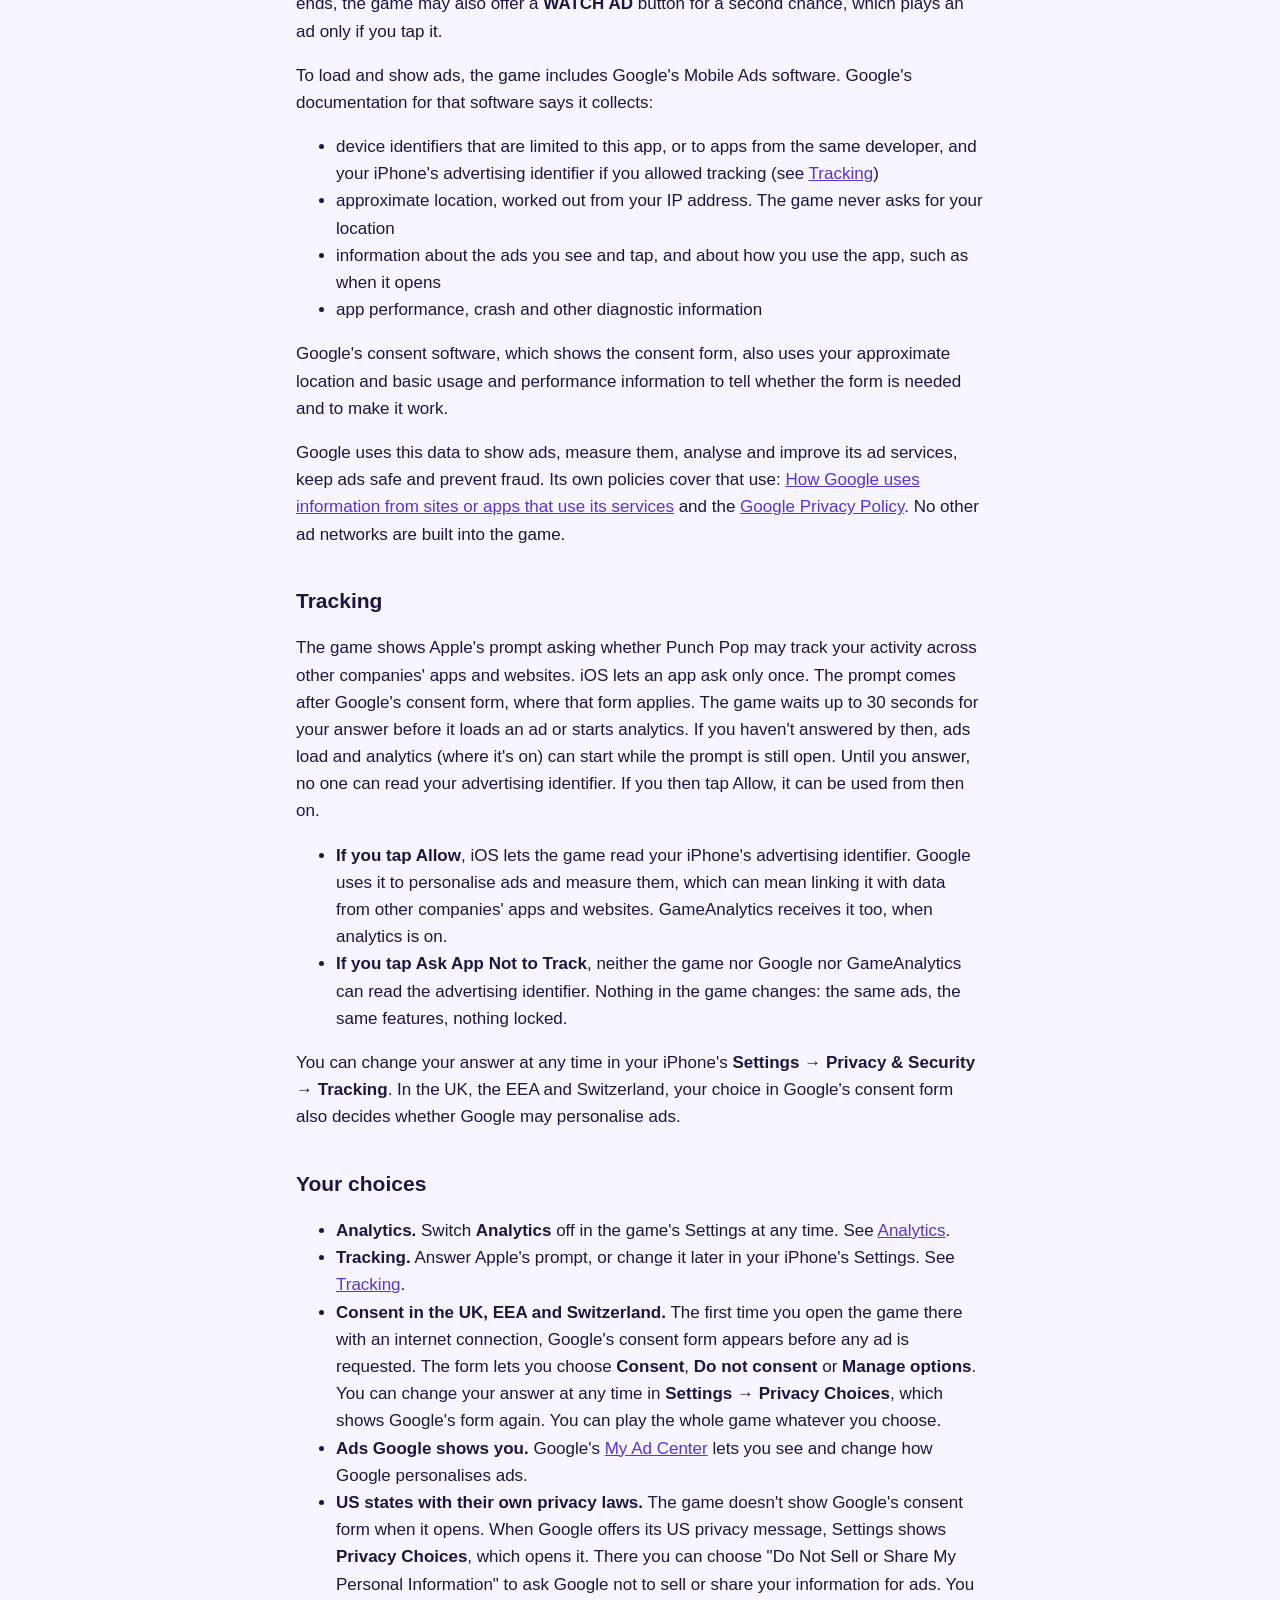
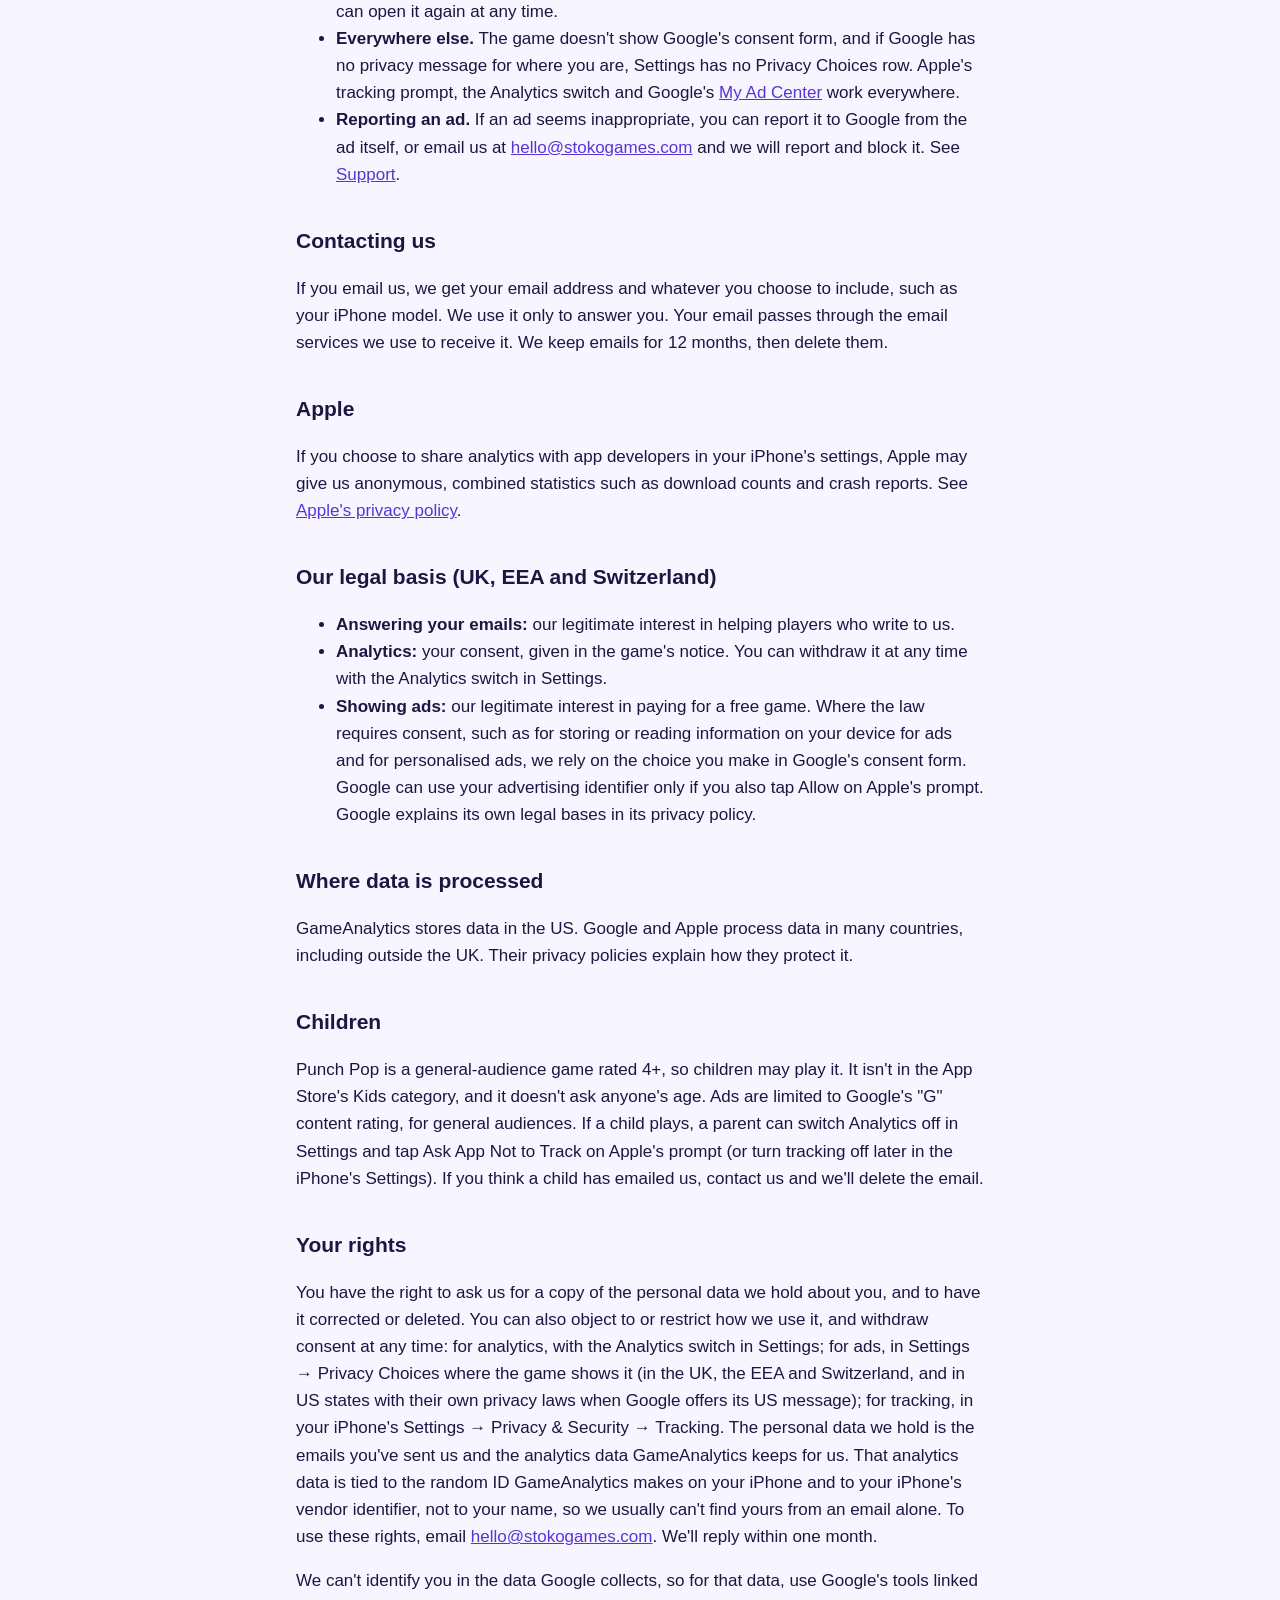
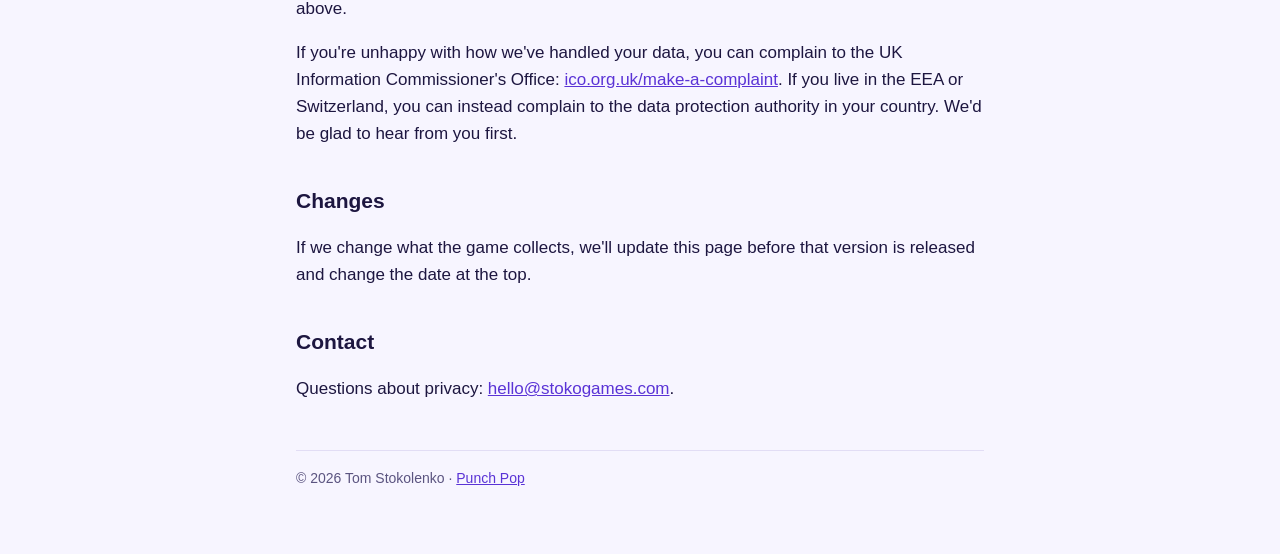
==== commit 45856497: "Privacy policy updated 20 November 2026: analytics (GameAnalytics), Apple's tracking prompt, no purc" ====
--- a/privacy.html
+++ b/privacy.html
@@ -20,31 +20,56 @@
 </header>
 <main>
   <h1>Punch Pop privacy policy</h1>
-  <p class="lede">Last updated 11 November 2026. Applies to Punch Pop for iPhone.</p>
+  <p class="lede">Last updated 20 November 2026. Applies to Punch Pop for iPhone.</p>
 
   <div class="card">
-    <strong>In short:</strong> Punch Pop has no accounts and no analytics of our own, and the game sends nothing to us. It shows ads from Google AdMob: an occasional ad between runs, and an optional ad you can choose to watch at game over for a second chance. Google's ad software collects some device, usage and diagnostic data to show ads, measure them and prevent fraud. The game never asks to track you, so it can't read your iPhone's advertising identifier. A one-off Remove Ads purchase turns off the ads between runs. If you email us, we get your email address and what you write.
+    <strong>In short:</strong> Punch Pop is free, has no accounts and has nothing to buy. It shows ads from Google AdMob, and it sends information about how the game is played to GameAnalytics, an analytics service that works for us. In the UK, the EEA and Switzerland, and on iPhones set to Brazil, analytics starts only if you agree. Everywhere else it's on from the start, and the game tells you so. Anyone can switch it off in Settings. In US states with their own privacy laws, when Google offers its US privacy message, Settings also lets you ask Google not to sell or share your information for ads. The game asks once, with Apple's prompt, whether it may track you. If you tap Allow, Google and GameAnalytics get your iPhone's advertising identifier, and ads can be personalised to you. If you don't, nothing in the game changes. If you email us, we get your email address and what you write.
   </div>
 
   <h2>Who we are</h2>
-  <p>Punch Pop is made by Tom Stokolenko, a sole developer in the UK publishing as stoko ("we"). For UK data protection law, we're the controller of the personal data we handle ourselves, which is the emails you send us. We also chose to put Google's ad software in the game. Google decides how it uses the data that software collects, and is responsible for that use. You can contact us at <a href="mailto:hello@stokogames.com">hello@stokogames.com</a>.</p>
+  <p>Punch Pop is made by Tom Stokolenko, a sole developer in the UK publishing as stoko ("we"). For UK data protection law, we're the controller of the emails you send us and of the analytics data GameAnalytics collects for us. GameAnalytics handles that data only on our instructions. We also chose to put Google's ad software in the game. Google decides how it uses the data that software collects, and is responsible for that use. You can contact us at <a href="mailto:hello@stokogames.com">hello@stokogames.com</a>.</p>
 
   <h2>What the game stores on your device</h2>
-  <p>Your best score, settings, the run you're playing, your Learn to Play progress, whether you own Remove Ads, and a few counts the game uses to space out ads (such as how many runs you've played) are saved on your iPhone only. We can't see them, and deleting the app deletes them.</p>
+  <p>Your best score, settings (including your Analytics choice), the run you're playing, your Learn to Play progress and a few counts the game uses to space out ads (such as how many runs you've played) are saved on your iPhone. Deleting the app deletes them. GameAnalytics' software also keeps a small store of its own on your iPhone, such as its random analytics ID and events waiting to be sent.</p>
 
   <h2>What we receive</h2>
   <ul>
+    <li><strong>Analytics from GameAnalytics</strong>, if analytics is on. See <a href="#analytics">Analytics</a>.</li>
     <li><strong>Emails you send us.</strong> See <a href="#contacting-us">Contacting us</a>.</li>
     <li><strong>Combined reports from Google</strong>, for example how many ads were shown and what they earned. They don't identify you.</li>
     <li><strong>Combined statistics from Apple</strong>, explained under <a href="#apple">Apple</a>.</li>
   </ul>
-  <p>Nothing else. The game has no accounts, no analytics of our own, and doesn't send your scores or how you play to us.</p>
+  <p>The game has no accounts. It never sends your name, your email address, your contacts or anything you type.</p>
+
+  <h2 id="analytics">Analytics (GameAnalytics)</h2>
+  <p>When analytics is on, the game sends GameAnalytics a short record of things that happen in the game. Each record is made of numbers, yes-or-no answers and words from a fixed list. Nothing you type is ever in it. This is the full list:</p>
+  <ul>
+    <li><strong>Runs.</strong> When a run starts: how many runs you've played on this iPhone (counted up to 100) and where you started it from. Each time a run ends: why it ended, the score, how many turns it lasted, roughly how long it took, how far the difficulty had risen, how many colour chains you set off, how many rows were pushed in because a card had no room, whether it was a new best, and whether you had used the second chance.</li>
+    <li><strong>Learn to Play.</strong> Each step you finish or skip.</li>
+    <li><strong>Ads.</strong> Each step of an ad: asked for, loaded or failed to load, shown or failed to show, reward given, and closed, with the kind of ad and where in the game it was. Also any time the game had to end an ad itself because the ad never reported that it had closed.</li>
+    <li><strong>Second chance.</strong> When it's offered at game over, and whether you tapped it, turned it down, and got it after the ad.</li>
+    <li><strong>Ad timing.</strong> Each time the game decides whether to show an ad between runs: the reason for its answer (one of the reasons means it showed an ad). When it got as far as weighing an ad, meaning it showed one or it was too soon after the last one, two numbers from its timing calculation go with it. After each break between runs: whether there was an ad, and whether you kept playing or left. And when the game applies its ad-timing settings: whether they're built in or downloaded, whether they were usable, their version number, and how many were rejected, if any.</li>
+  </ul>
+  <p>With each of these, GameAnalytics also receives:</p>
+  <ul>
+    <li>your analytics ID: a random ID that GameAnalytics' software makes on your iPhone the first time it starts, and keeps there. The game doesn't set it</li>
+    <li>your iPhone's vendor identifier as well. It's the same in every app from one developer on your iPhone, and different for other developers' apps</li>
+    <li>whether you allowed tracking, and your iPhone's advertising identifier only if you did (see <a href="#tracking">Tracking</a>)</li>
+    <li>your iPhone model and iOS version, the game's app ID, version and build, and the version of GameAnalytics' software</li>
+    <li>an ID for each play session, how many sessions you've played and how long each one lasts, and whether you're on Wi-Fi or mobile data</li>
+    <li>your IP address, which GameAnalytics uses to work out your country, region and city. The game never asks for your location</li>
+  </ul>
+  <p>GameAnalytics' automatic error reports, frame rate and memory reports, hardware details and start-up timing report are switched off in Punch Pop.</p>
+  <p>We use analytics to see how the game is going: where runs end, whether Learn to Play makes sense, and how ads and the second chance affect play. That helps us fix problems and decide on changes.</p>
+  <p><strong>Remote settings.</strong> While analytics is on, the game also downloads settings from GameAnalytics that control how often ads between runs can appear. Every player gets the same settings. We don't use the data GameAnalytics holds to target settings at you, and we don't run A/B tests. The game still adjusts ad timing for you, but it does that on your iPhone, using the counts stored there.</p>
+  <p><strong>Your choice.</strong> In the UK, the EEA and Switzerland, the game asks first, and analytics starts only if you agree. It also asks first on an iPhone whose language and region settings point to Brazil: the region is set to Brazil, or the language is Portuguese with no region. For that the game reads only your iPhone's settings, not where you are. Everywhere else analytics is on from the first time you play, and a notice tells you so. Everyone can switch <strong>Analytics</strong> off in Settings. The game then stops sending its records straight away. GameAnalytics' software isn't started at all the next time you open the game, or after that. If the game can't tell whether you're in one of the places where it asks first, it doesn't start analytics that time.</p>
+  <p>GameAnalytics stores data in the US. Its privacy policy says it keeps event data for up to 12 months and a shortened copy of your IP address for up to 30 days, and that it doesn't use the data to advertise to you or sell it. See the <a href="https://gameanalytics.com/privacy-policy/">GameAnalytics privacy policy</a>.</p>
 
   <h2>Ads (Google AdMob)</h2>
   <p>The game shows two kinds of ad. Sometimes, when you start another run, an ad plays first. These never appear during a run, in your first session or in your first few runs. When a run ends, the game may also offer a <strong>WATCH AD</strong> button for a second chance, which plays an ad only if you tap it.</p>
   <p>To load and show ads, the game includes Google's Mobile Ads software. Google's documentation for that software says it collects:</p>
   <ul>
-    <li>device identifiers that are limited to this app, or to apps from the same developer. It doesn't get your iPhone's advertising identifier (see <a href="#tracking">Tracking</a>)</li>
+    <li>device identifiers that are limited to this app, or to apps from the same developer, and your iPhone's advertising identifier if you allowed tracking (see <a href="#tracking">Tracking</a>)</li>
     <li>approximate location, worked out from your IP address. The game never asks for your location</li>
     <li>information about the ads you see and tap, and about how you use the app, such as when it opens</li>
     <li>app performance, crash and other diagnostic information</li>
@@ -52,41 +77,48 @@
   <p>Google's consent software, which shows the consent form, also uses your approximate location and basic usage and performance information to tell whether the form is needed and to make it work.</p>
   <p>Google uses this data to show ads, measure them, analyse and improve its ad services, keep ads safe and prevent fraud. Its own policies cover that use: <a href="https://policies.google.com/technologies/partner-sites">How Google uses information from sites or apps that use its services</a> and the <a href="https://policies.google.com/privacy">Google Privacy Policy</a>. No other ad networks are built into the game.</p>
 
+  <h2 id="tracking">Tracking</h2>
+  <p>The game shows Apple's prompt asking whether Punch Pop may track your activity across other companies' apps and websites. iOS lets an app ask only once. The prompt comes after Google's consent form, where that form applies. The game waits up to 30 seconds for your answer before it loads an ad or starts analytics. If you haven't answered by then, ads load and analytics (where it's on) can start while the prompt is still open. Until you answer, no one can read your advertising identifier. If you then tap Allow, it can be used from then on.</p>
+  <ul>
+    <li><strong>If you tap Allow</strong>, iOS lets the game read your iPhone's advertising identifier. Google uses it to personalise ads and measure them, which can mean linking it with data from other companies' apps and websites. GameAnalytics receives it too, when analytics is on.</li>
+    <li><strong>If you tap Ask App Not to Track</strong>, neither the game nor Google nor GameAnalytics can read the advertising identifier. Nothing in the game changes: the same ads, the same features, nothing locked.</li>
+  </ul>
+  <p>You can change your answer at any time in your iPhone's <strong>Settings → Privacy &amp; Security → Tracking</strong>. In the UK, the EEA and Switzerland, your choice in Google's consent form also decides whether Google may personalise ads.</p>
+
   <h2>Your choices</h2>
   <ul>
-    <li><strong>Remove Ads.</strong> A one-off purchase in the game turns off the ads between runs. The WATCH AD second chance stays available, and still plays only if you tap it.</li>
-    <li><strong>Consent in the UK, EEA and Switzerland.</strong> The first time you open the game there with an internet connection, Google's consent form appears before any ad is requested. You can change your answer at any time in <strong>Settings → Privacy Choices</strong>, which shows Google's form again. That row appears once you've seen the form. You can play the whole game whatever you choose.</li>
+    <li><strong>Analytics.</strong> Switch <strong>Analytics</strong> off in the game's Settings at any time. See <a href="#analytics">Analytics</a>.</li>
+    <li><strong>Tracking.</strong> Answer Apple's prompt, or change it later in your iPhone's Settings. See <a href="#tracking">Tracking</a>.</li>
+    <li><strong>Consent in the UK, EEA and Switzerland.</strong> The first time you open the game there with an internet connection, Google's consent form appears before any ad is requested. The form lets you choose <strong>Consent</strong>, <strong>Do not consent</strong> or <strong>Manage options</strong>. You can change your answer at any time in <strong>Settings → Privacy Choices</strong>, which shows Google's form again. You can play the whole game whatever you choose.</li>
     <li><strong>Ads Google shows you.</strong> Google's <a href="https://myadcenter.google.com/">My Ad Center</a> lets you see and change how Google personalises ads.</li>
+    <li><strong>US states with their own privacy laws.</strong> The game doesn't show Google's consent form when it opens. When Google offers its US privacy message, Settings shows <strong>Privacy Choices</strong>, which opens it. There you can choose "Do Not Sell or Share My Personal Information" to ask Google not to sell or share your information for ads. You can open it again at any time.</li>
+    <li><strong>Everywhere else.</strong> The game doesn't show Google's consent form, and if Google has no privacy message for where you are, Settings has no Privacy Choices row. Apple's tracking prompt, the Analytics switch and Google's <a href="https://myadcenter.google.com/">My Ad Center</a> work everywhere.</li>
+    <li><strong>Reporting an ad.</strong> If an ad seems inappropriate, you can report it to Google from the ad itself, or email us at <a href="mailto:hello@stokogames.com">hello@stokogames.com</a> and we will report and block it. See <a href="index.html#support">Support</a>.</li>
   </ul>
 
-  <h2 id="tracking">Tracking</h2>
-  <p>Punch Pop never shows Apple's "Allow to track" prompt. Without that permission, iOS doesn't let the game or Google read your iPhone's advertising identifier. We don't use your data to track you across other companies' apps and websites.</p>
-
-  <h2>Purchases</h2>
-  <p>Remove Ads is bought through Apple's App Store. Apple handles the payment, and we never see your card or Apple ID details. The game uses Apple's purchase system on your iPhone to show the price, buy or restore Remove Ads, and check whether you own it. It keeps the answer on your iPhone. <strong>Restore</strong> in Settings brings the purchase back on a new iPhone.</p>
-
   <h2 id="contacting-us">Contacting us</h2>
-  <p>If you email us, we get your email address and whatever you choose to include, such as your iPhone model. We use it only to answer you. Your email passes through the email services we use to receive it. We keep emails as long as we need them to help you and deal with any follow-up, then delete them.</p>
+  <p>If you email us, we get your email address and whatever you choose to include, such as your iPhone model. We use it only to answer you. Your email passes through the email services we use to receive it. We keep emails for 12 months, then delete them.</p>
 
   <h2 id="apple">Apple</h2>
   <p>If you choose to share analytics with app developers in your iPhone's settings, Apple may give us anonymous, combined statistics such as download counts and crash reports. See <a href="https://www.apple.com/legal/privacy/">Apple's privacy policy</a>.</p>
 
-  <h2>Our legal basis (UK and EU)</h2>
+  <h2>Our legal basis (UK, EEA and Switzerland)</h2>
   <ul>
     <li><strong>Answering your emails:</strong> our legitimate interest in helping players who write to us.</li>
-    <li><strong>Showing ads:</strong> our legitimate interest in paying for a free game. Where the law requires consent, such as for storing or reading information on your device for ads and for personalised ads, we rely on the choice you make in Google's consent form. Google explains its own legal bases in its privacy policy.</li>
+    <li><strong>Analytics:</strong> your consent, given in the game's notice. You can withdraw it at any time with the Analytics switch in Settings.</li>
+    <li><strong>Showing ads:</strong> our legitimate interest in paying for a free game. Where the law requires consent, such as for storing or reading information on your device for ads and for personalised ads, we rely on the choice you make in Google's consent form. Google can use your advertising identifier only if you also tap Allow on Apple's prompt. Google explains its own legal bases in its privacy policy.</li>
   </ul>
 
   <h2>Where data is processed</h2>
-  <p>Google and Apple process data in many countries, including outside the UK. Their privacy policies explain how they protect it.</p>
+  <p>GameAnalytics stores data in the US. Google and Apple process data in many countries, including outside the UK. Their privacy policies explain how they protect it.</p>
 
   <h2>Children</h2>
-  <p>Punch Pop is a general-audience game. It isn't made for children and isn't in the App Store's Kids category. Ads are requested with Google's "G" content rating, for general audiences. We don't knowingly collect personal data from children. If you think a child has emailed us, contact us and we'll delete the email.</p>
+  <p>Punch Pop is a general-audience game rated 4+, so children may play it. It isn't in the App Store's Kids category, and it doesn't ask anyone's age. Ads are limited to Google's "G" content rating, for general audiences. If a child plays, a parent can switch Analytics off in Settings and tap Ask App Not to Track on Apple's prompt (or turn tracking off later in the iPhone's Settings). If you think a child has emailed us, contact us and we'll delete the email.</p>
 
   <h2>Your rights</h2>
-  <p>You have the right to ask us for a copy of the personal data we hold about you, and to have it corrected or deleted. You can also object to or restrict how we use it, and withdraw consent at any time (for ads, in Settings → Privacy Choices). In practice, the only personal data we hold is the emails you've sent us. To use these rights, email <a href="mailto:hello@stokogames.com">hello@stokogames.com</a>. We'll reply within one month.</p>
+  <p>You have the right to ask us for a copy of the personal data we hold about you, and to have it corrected or deleted. You can also object to or restrict how we use it, and withdraw consent at any time: for analytics, with the Analytics switch in Settings; for ads, in Settings → Privacy Choices where the game shows it (in the UK, the EEA and Switzerland, and in US states with their own privacy laws when Google offers its US message); for tracking, in your iPhone's Settings → Privacy &amp; Security → Tracking. The personal data we hold is the emails you've sent us and the analytics data GameAnalytics keeps for us. That analytics data is tied to the random ID GameAnalytics makes on your iPhone and to your iPhone's vendor identifier, not to your name, so we usually can't find yours from an email alone. To use these rights, email <a href="mailto:hello@stokogames.com">hello@stokogames.com</a>. We'll reply within one month.</p>
   <p>We can't identify you in the data Google collects, so for that data, use Google's tools linked above.</p>
-  <p>If you're unhappy with how we've handled your data, you can complain to the UK Information Commissioner's Office: <a href="https://ico.org.uk/make-a-complaint/">ico.org.uk/make-a-complaint</a>. We'd be glad to hear from you first.</p>
+  <p>If you're unhappy with how we've handled your data, you can complain to the UK Information Commissioner's Office: <a href="https://ico.org.uk/make-a-complaint/">ico.org.uk/make-a-complaint</a>. If you live in the EEA or Switzerland, you can instead complain to the data protection authority in your country. We'd be glad to hear from you first.</p>
 
   <h2>Changes</h2>
   <p>If we change what the game collects, we'll update this page before that version is released and change the date at the top.</p>
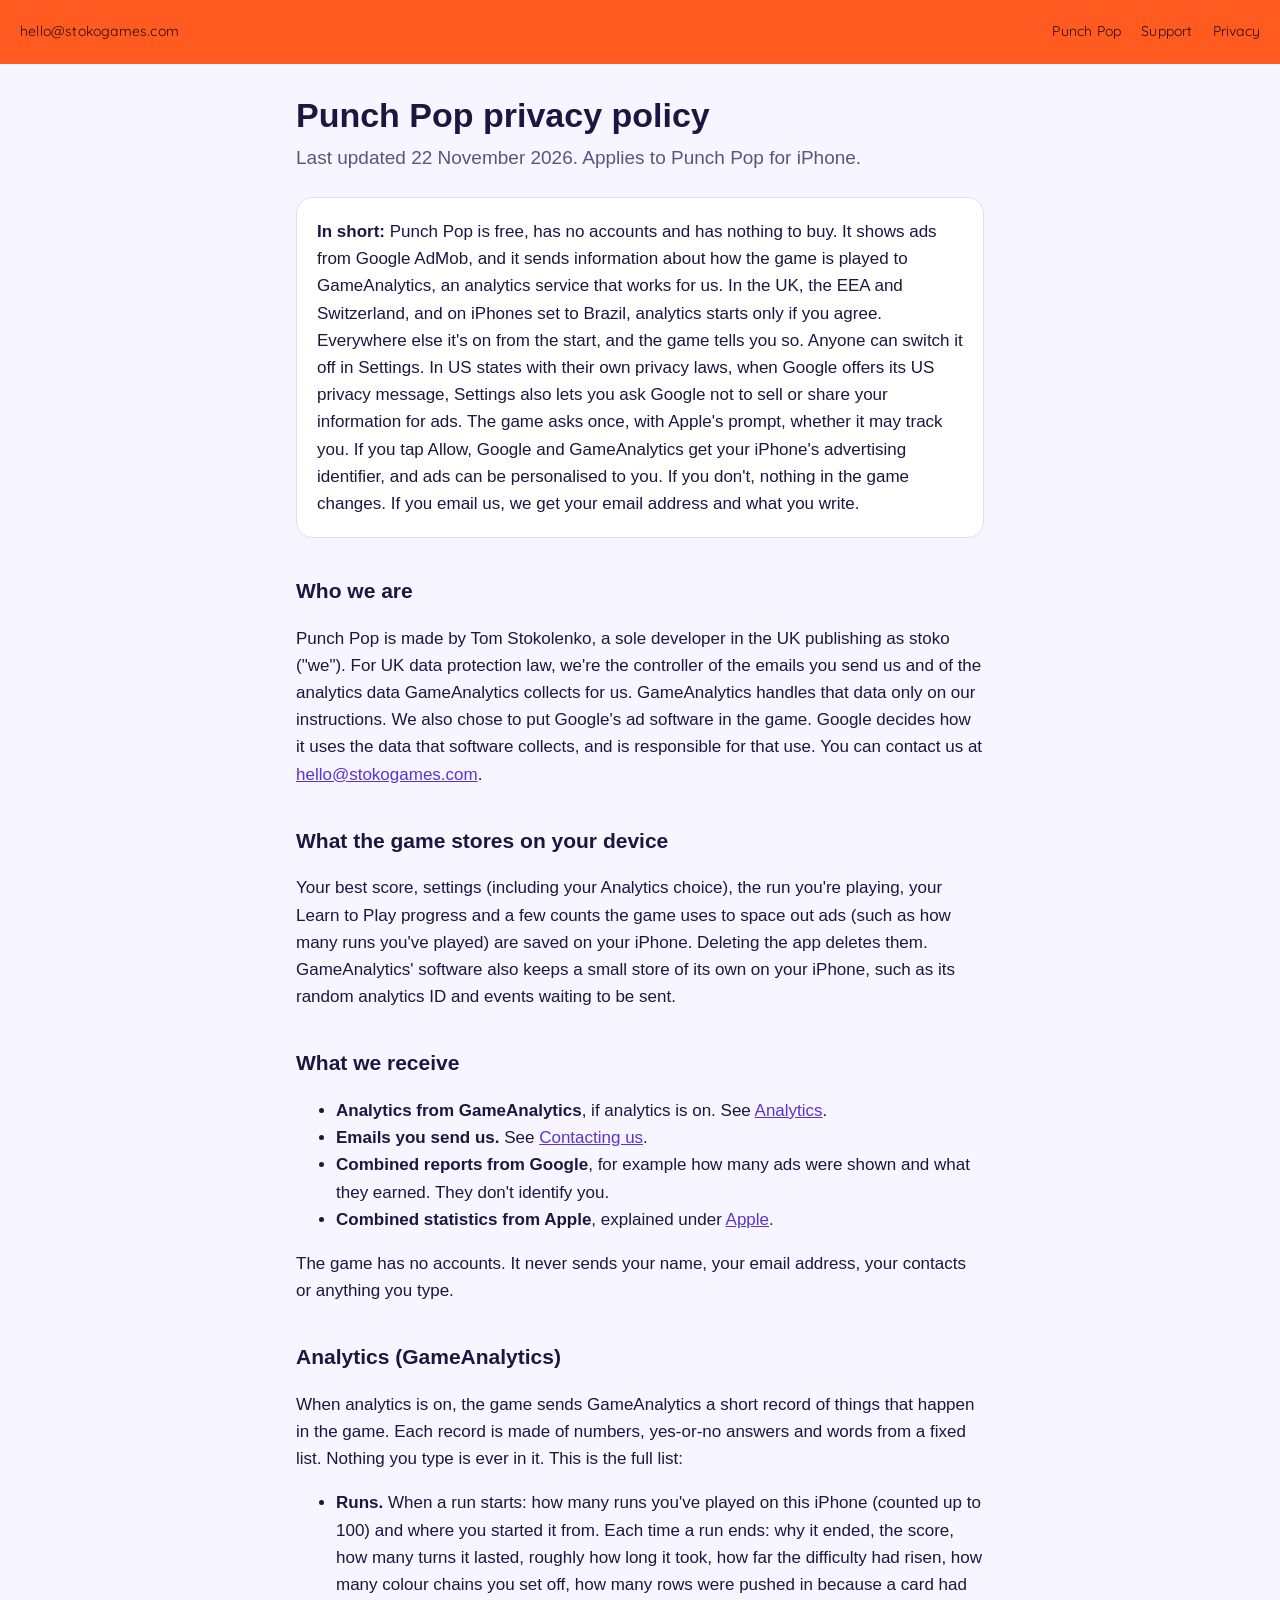
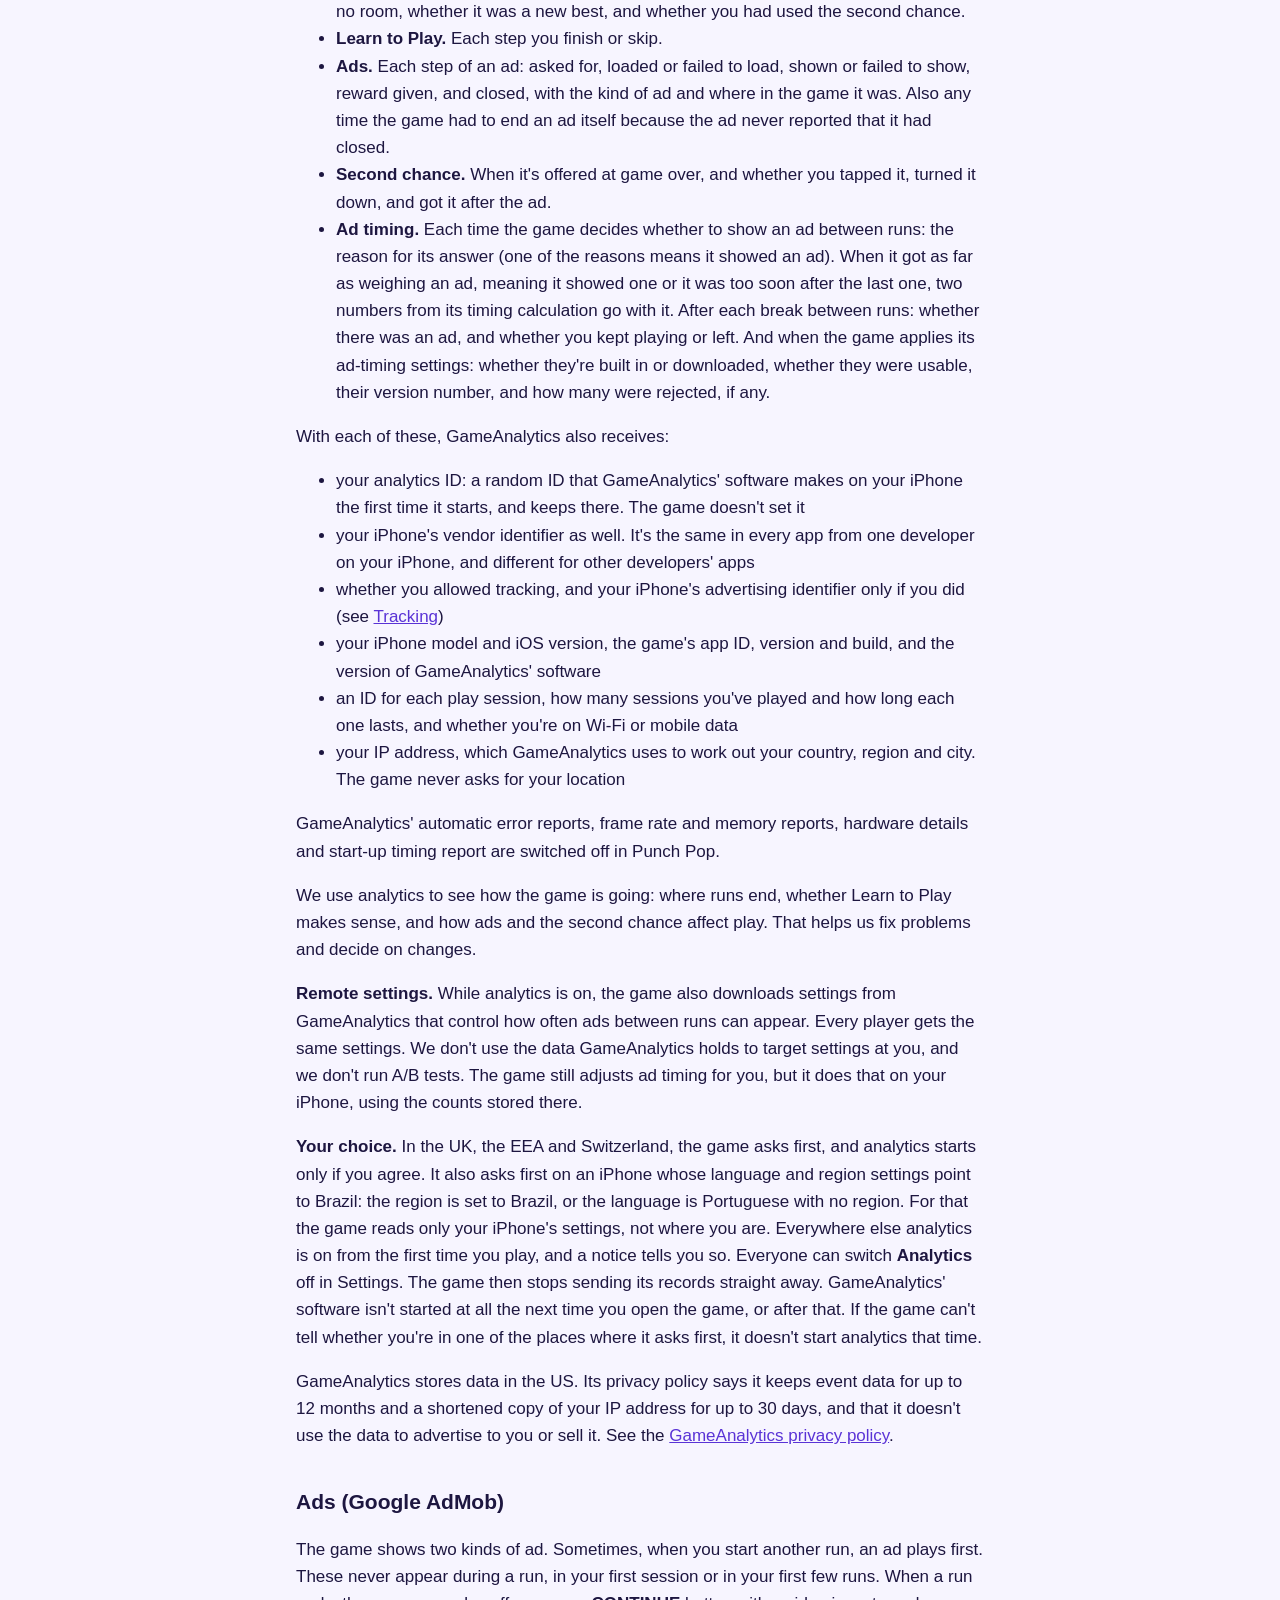
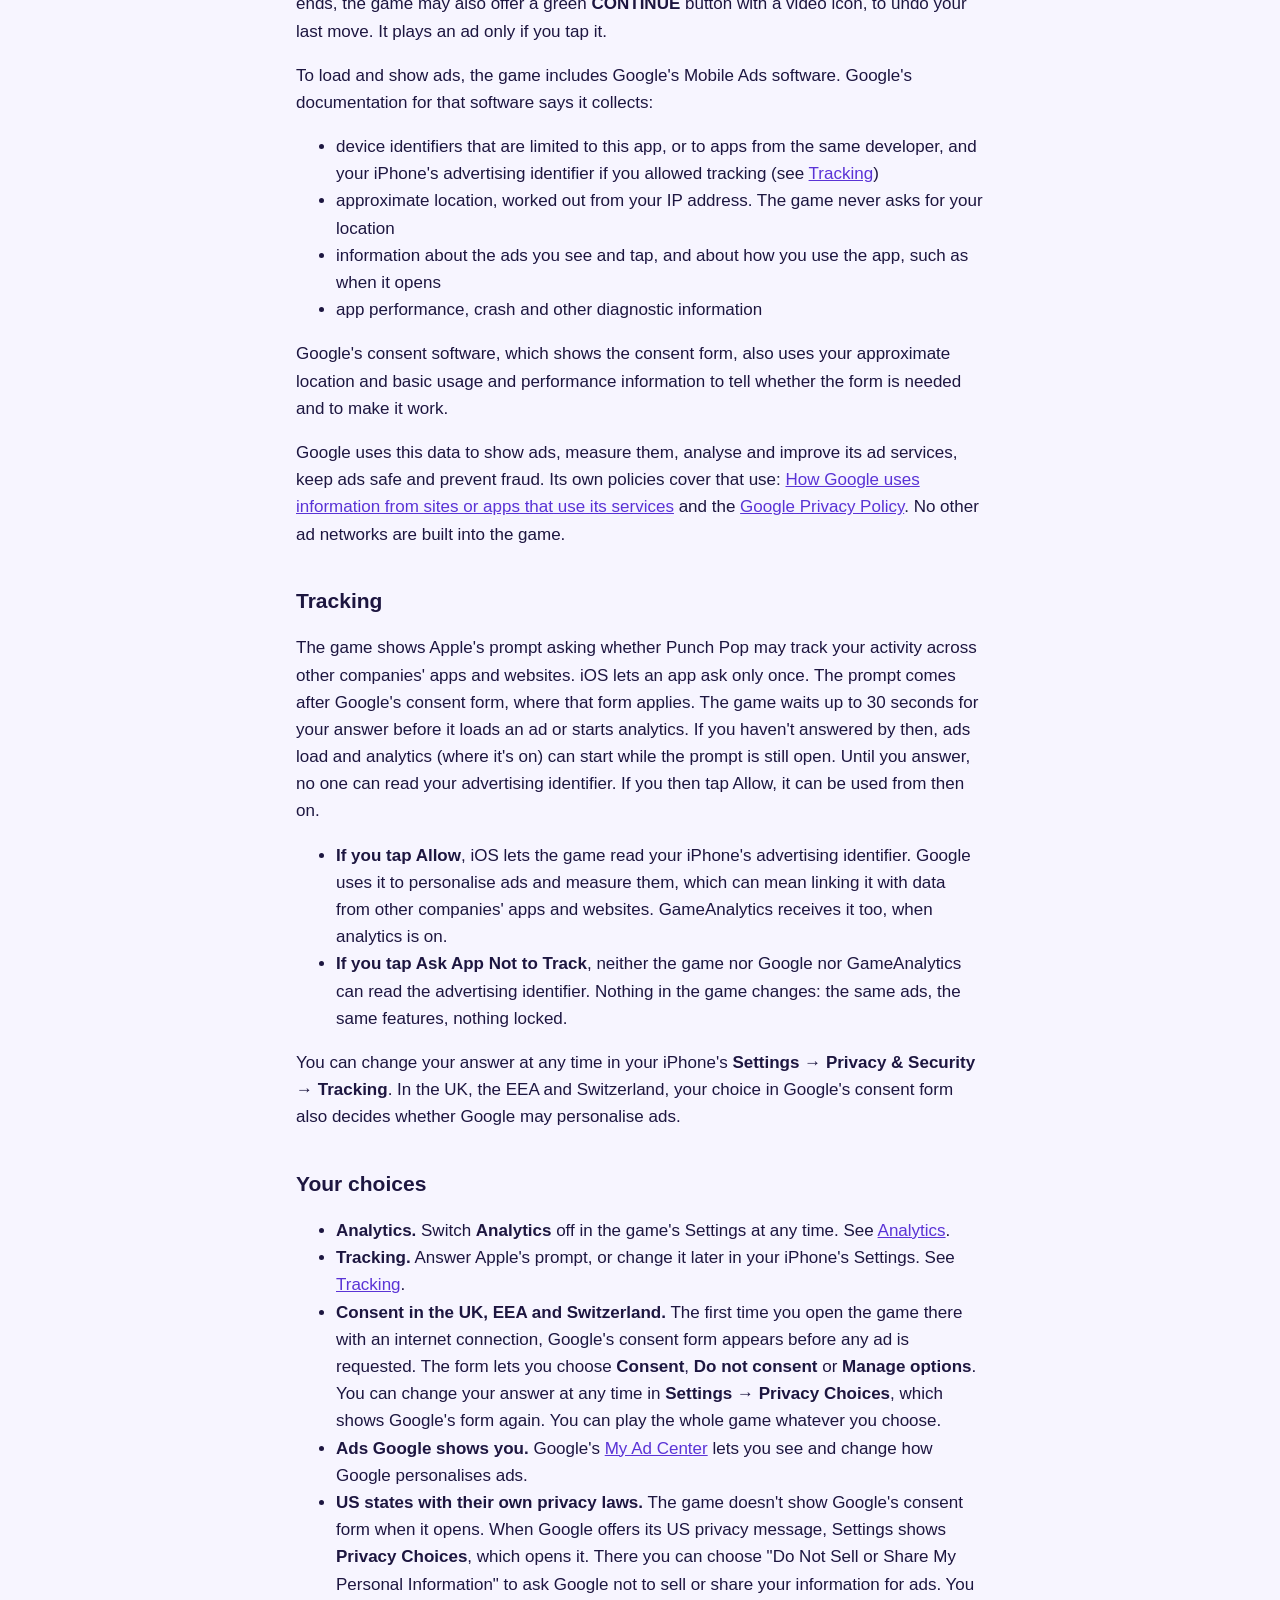
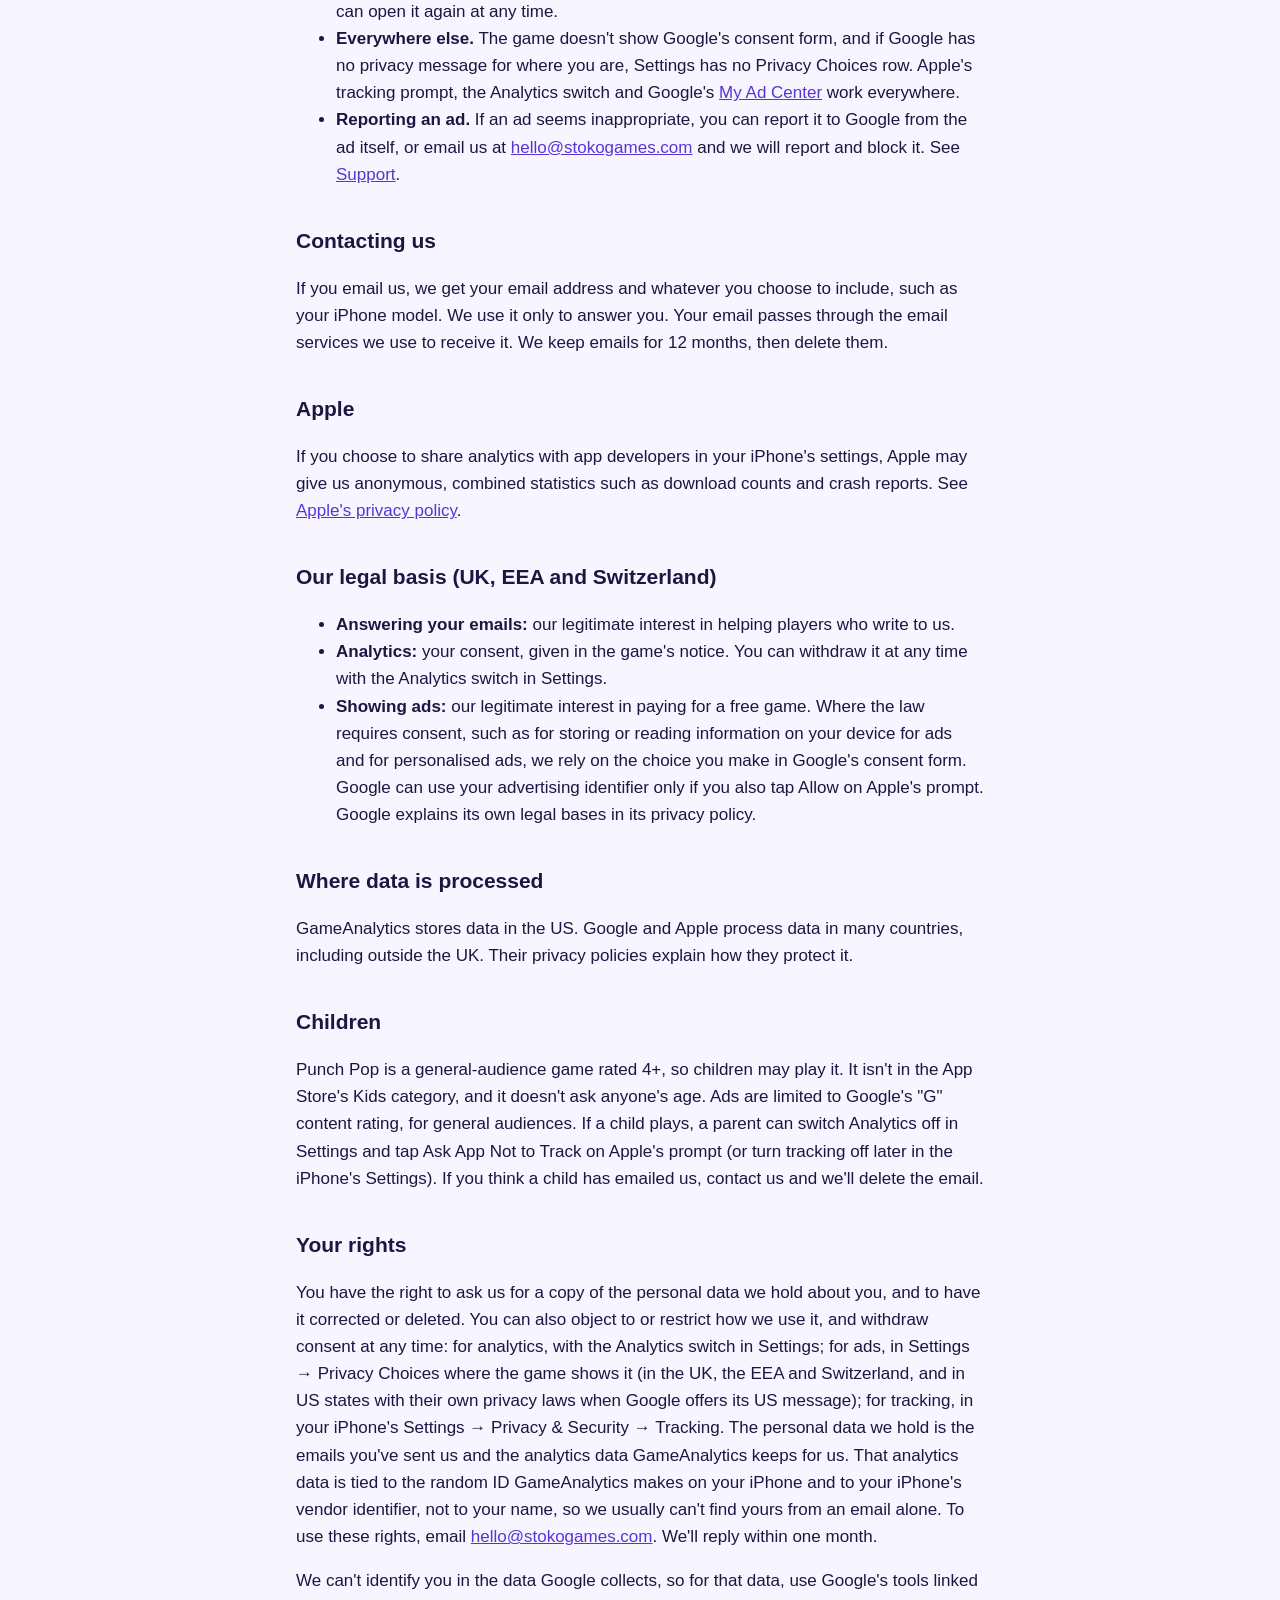
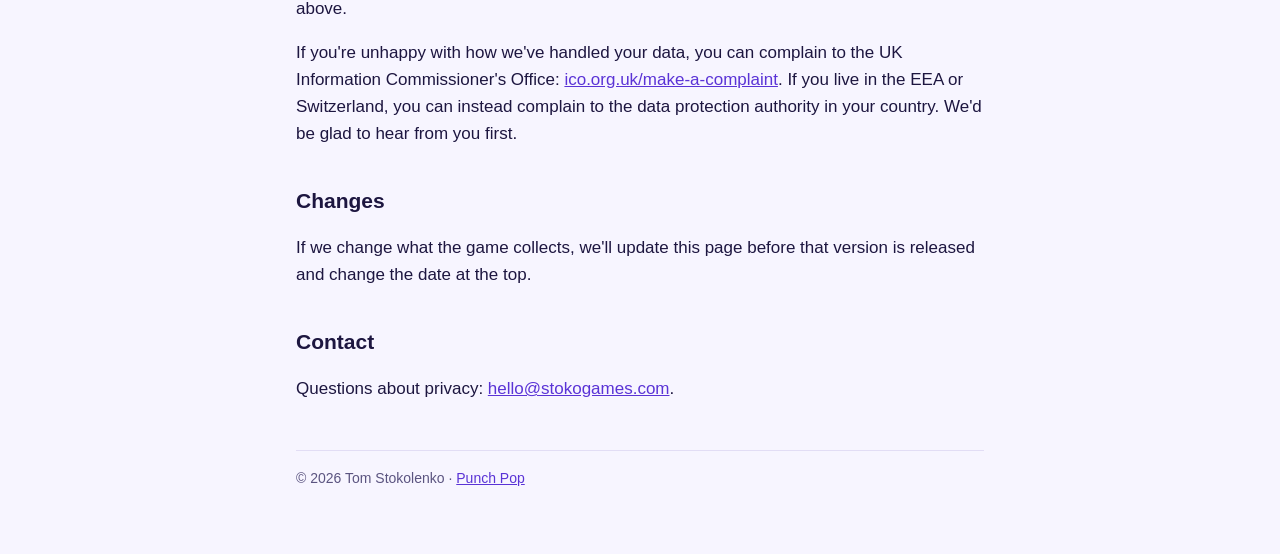
==== commit 70edba44: "Privacy policy updated 22 November 2026: the second-chance button is the green CONTINUE" ====
--- a/privacy.html
+++ b/privacy.html
@@ -20,7 +20,7 @@
 </header>
 <main>
   <h1>Punch Pop privacy policy</h1>
-  <p class="lede">Last updated 20 November 2026. Applies to Punch Pop for iPhone.</p>
+  <p class="lede">Last updated 22 November 2026. Applies to Punch Pop for iPhone.</p>
 
   <div class="card">
     <strong>In short:</strong> Punch Pop is free, has no accounts and has nothing to buy. It shows ads from Google AdMob, and it sends information about how the game is played to GameAnalytics, an analytics service that works for us. In the UK, the EEA and Switzerland, and on iPhones set to Brazil, analytics starts only if you agree. Everywhere else it's on from the start, and the game tells you so. Anyone can switch it off in Settings. In US states with their own privacy laws, when Google offers its US privacy message, Settings also lets you ask Google not to sell or share your information for ads. The game asks once, with Apple's prompt, whether it may track you. If you tap Allow, Google and GameAnalytics get your iPhone's advertising identifier, and ads can be personalised to you. If you don't, nothing in the game changes. If you email us, we get your email address and what you write.
@@ -66,7 +66,7 @@
   <p>GameAnalytics stores data in the US. Its privacy policy says it keeps event data for up to 12 months and a shortened copy of your IP address for up to 30 days, and that it doesn't use the data to advertise to you or sell it. See the <a href="https://gameanalytics.com/privacy-policy/">GameAnalytics privacy policy</a>.</p>
 
   <h2>Ads (Google AdMob)</h2>
-  <p>The game shows two kinds of ad. Sometimes, when you start another run, an ad plays first. These never appear during a run, in your first session or in your first few runs. When a run ends, the game may also offer a <strong>WATCH AD</strong> button for a second chance, which plays an ad only if you tap it.</p>
+  <p>The game shows two kinds of ad. Sometimes, when you start another run, an ad plays first. These never appear during a run, in your first session or in your first few runs. When a run ends, the game may also offer a green <strong>CONTINUE</strong> button with a video icon, to undo your last move. It plays an ad only if you tap it.</p>
   <p>To load and show ads, the game includes Google's Mobile Ads software. Google's documentation for that software says it collects:</p>
   <ul>
     <li>device identifiers that are limited to this app, or to apps from the same developer, and your iPhone's advertising identifier if you allowed tracking (see <a href="#tracking">Tracking</a>)</li>
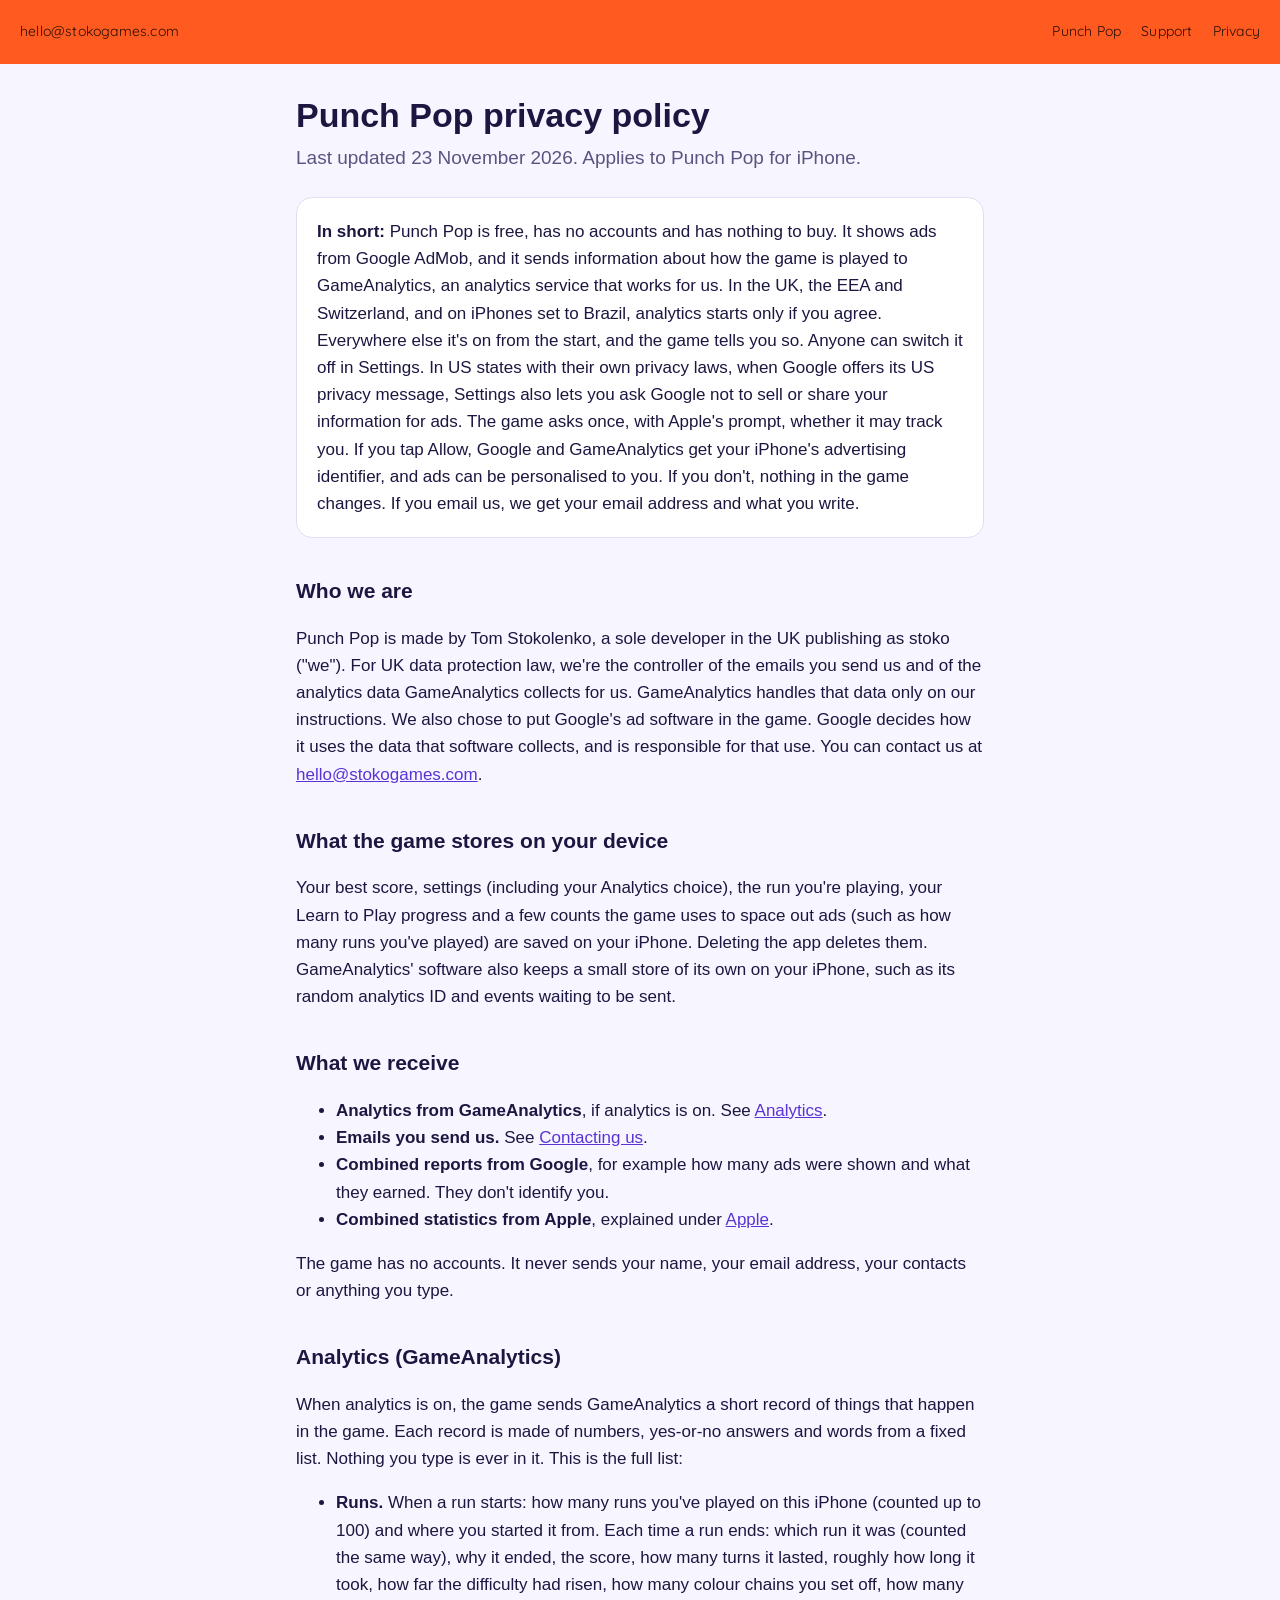
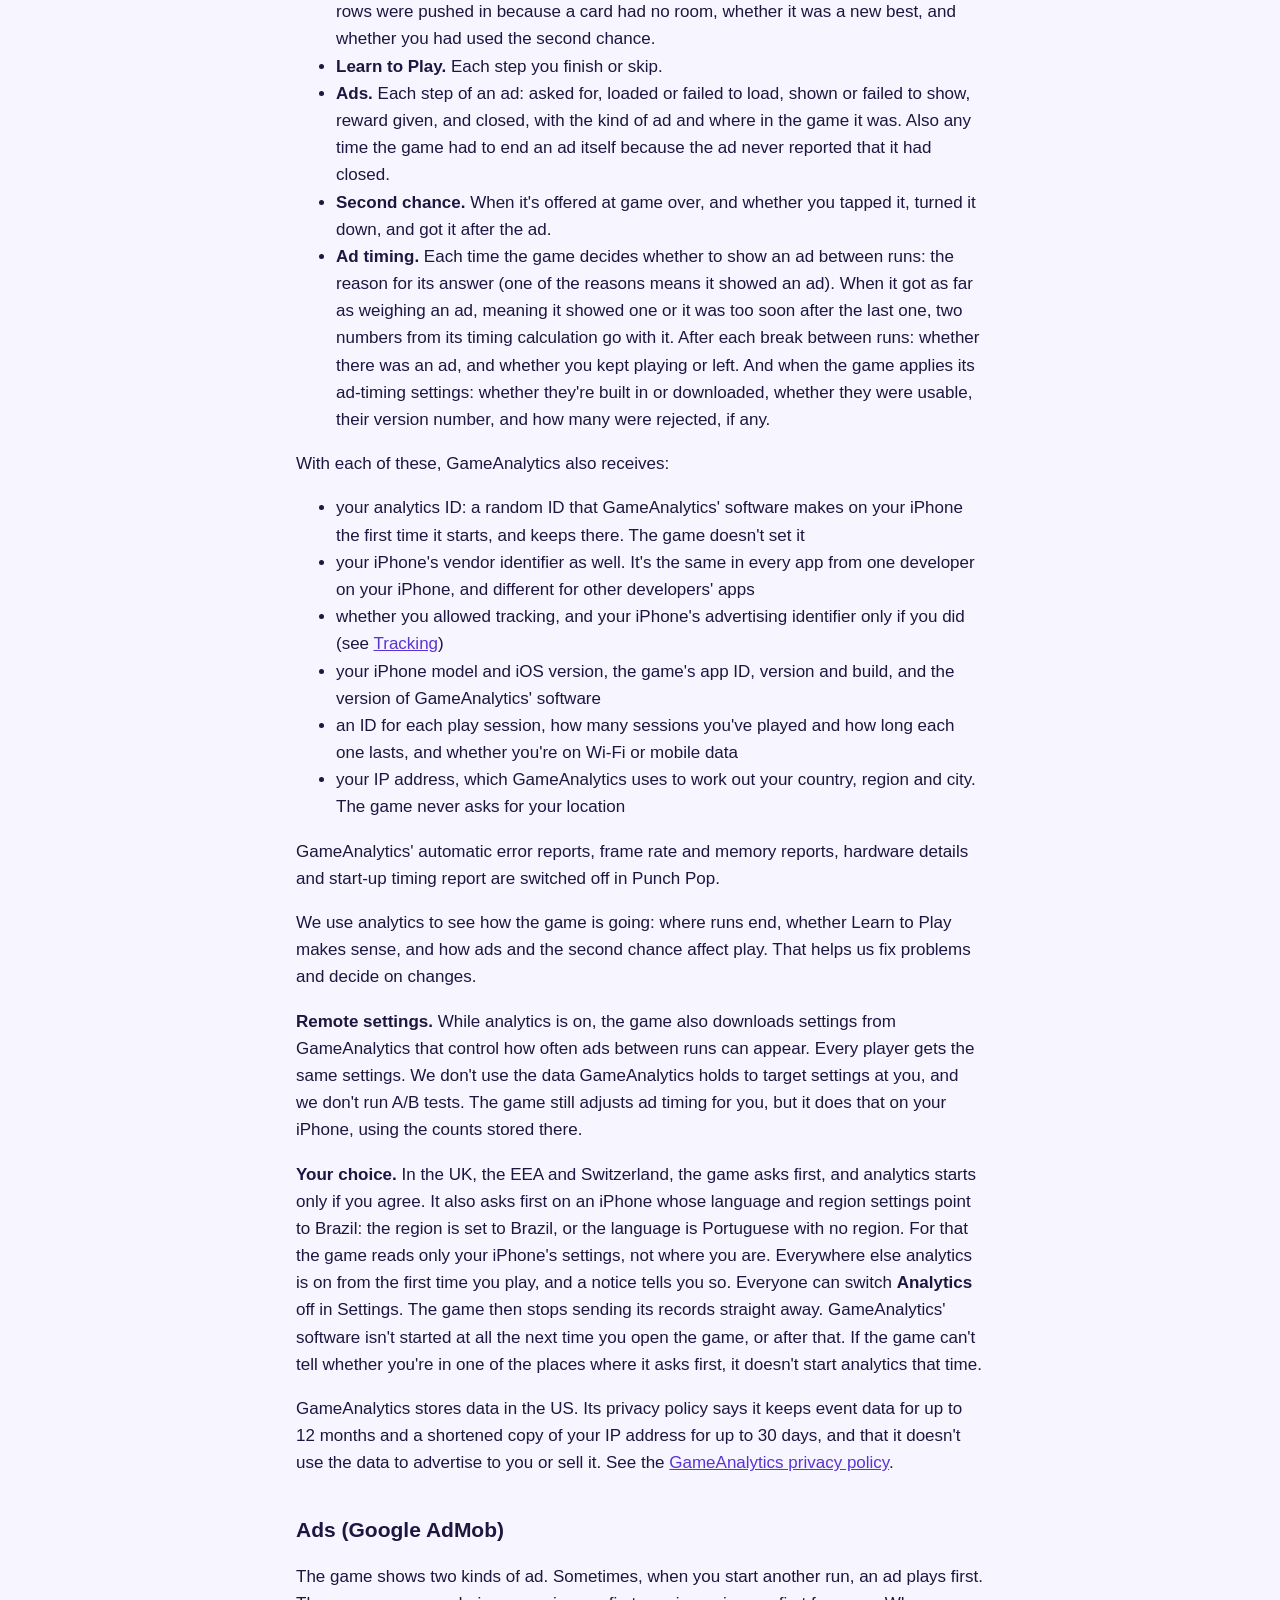
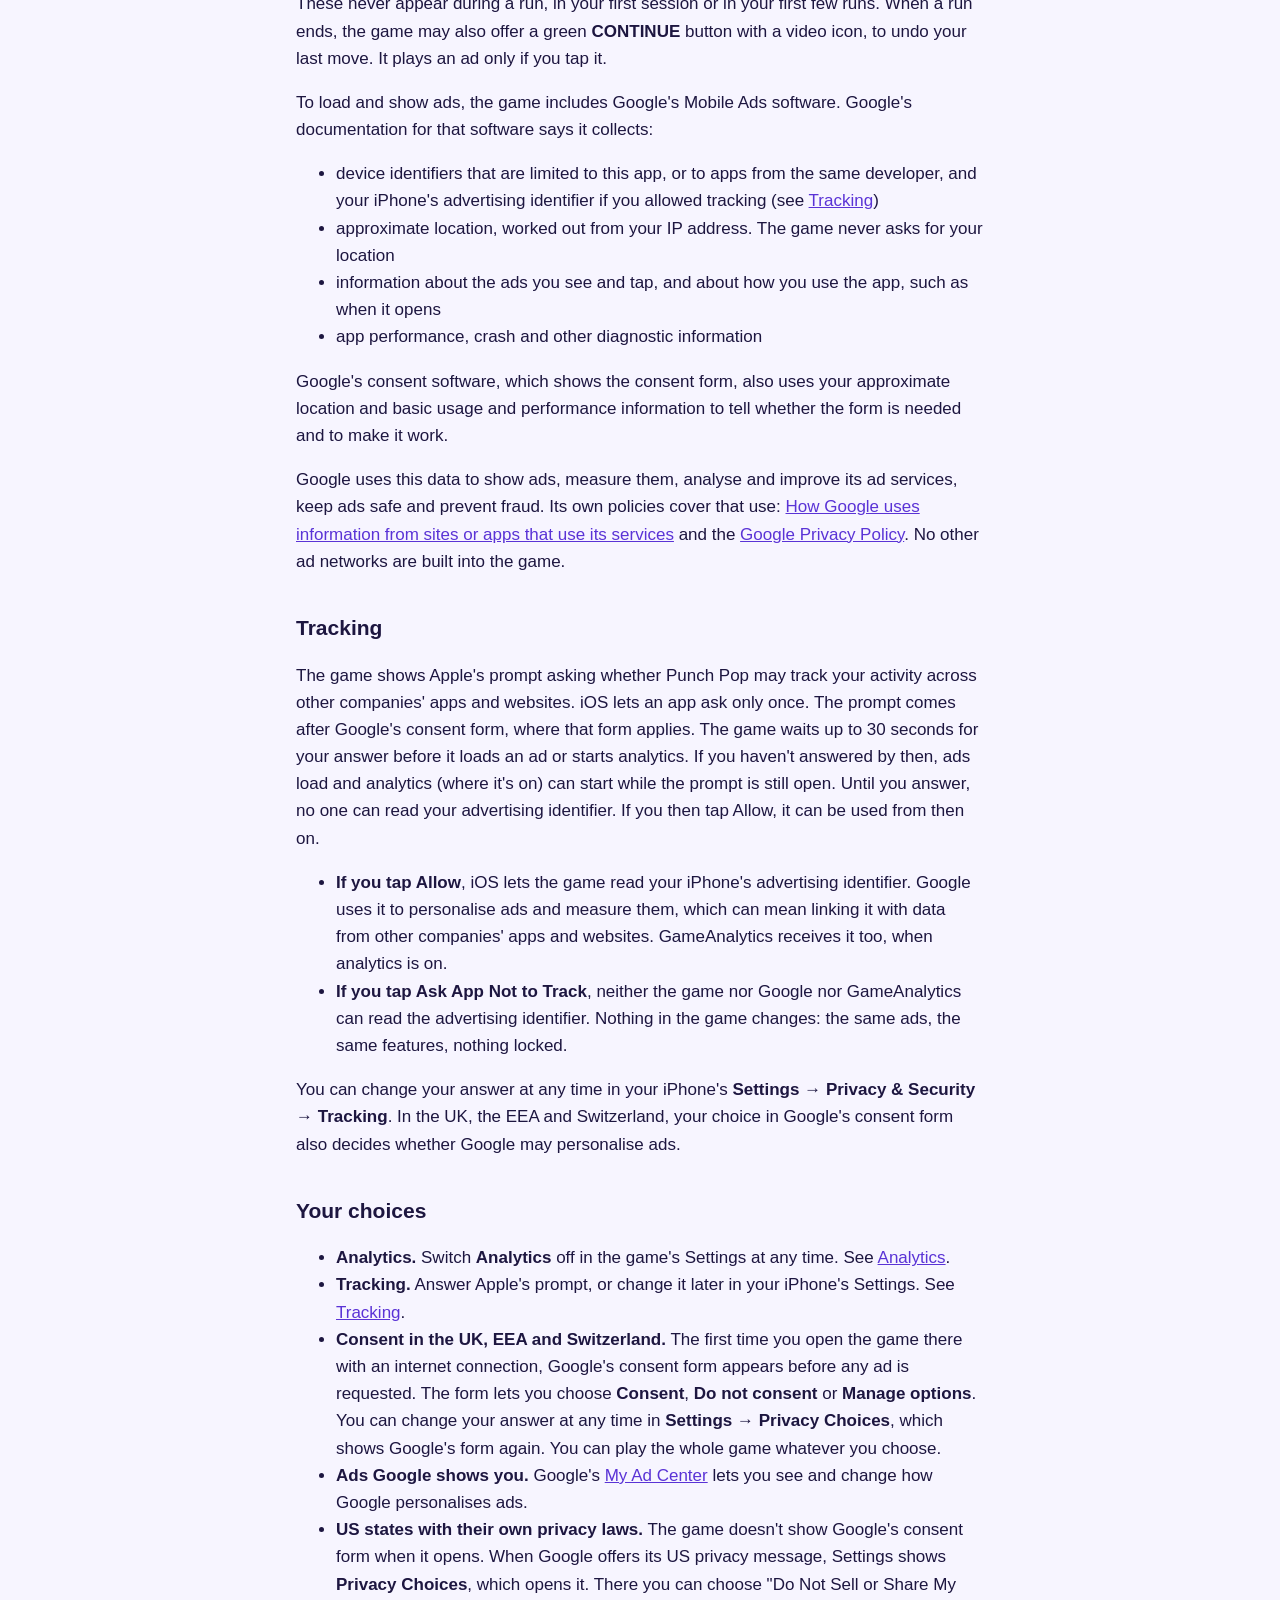
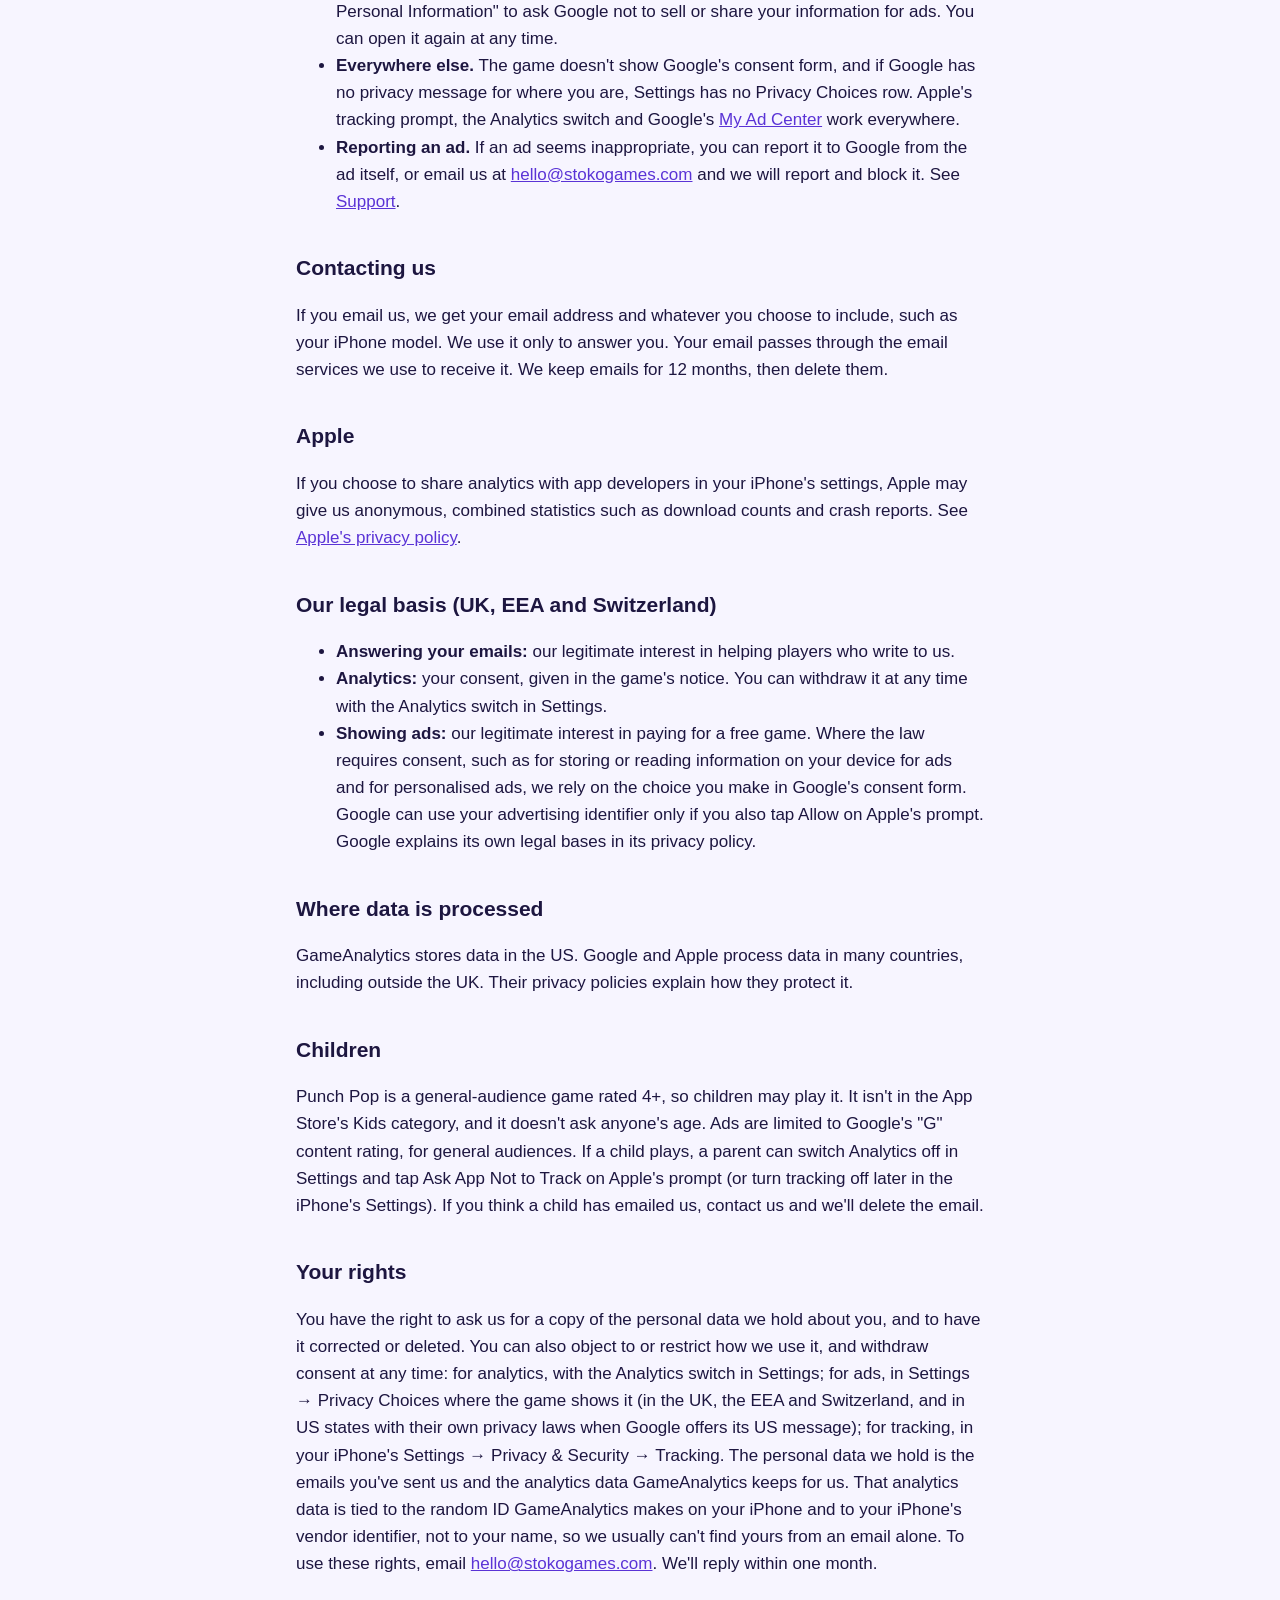
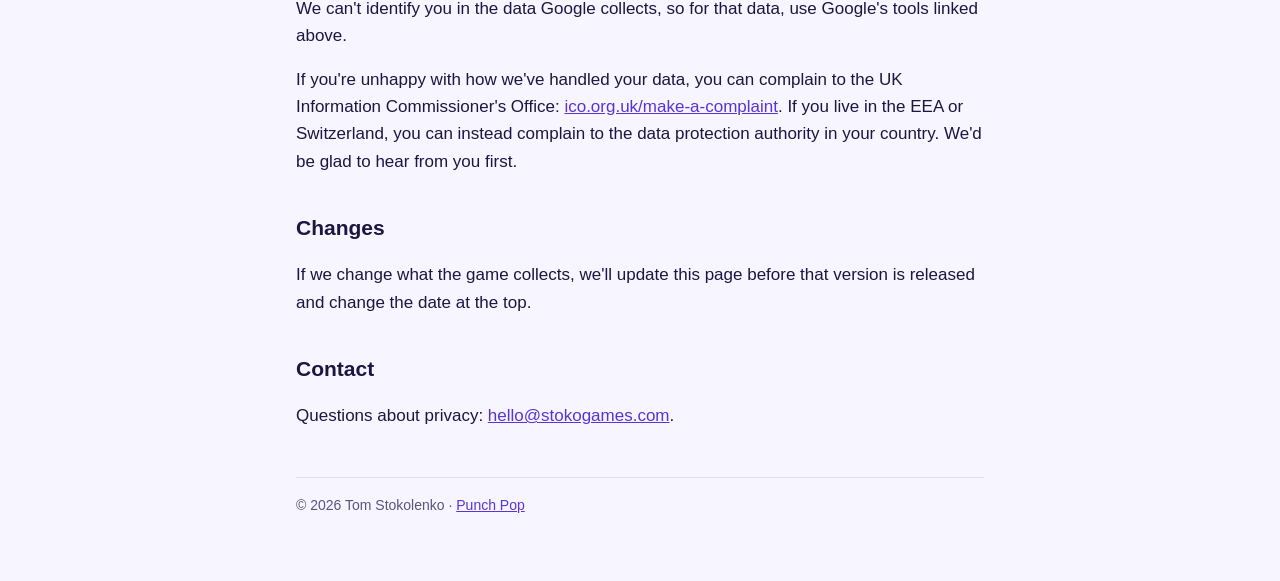
==== commit 786f2730: "Privacy policy updated 23 November 2026: a run's end also says which run it was" ====
--- a/privacy.html
+++ b/privacy.html
@@ -20,7 +20,7 @@
 </header>
 <main>
   <h1>Punch Pop privacy policy</h1>
-  <p class="lede">Last updated 22 November 2026. Applies to Punch Pop for iPhone.</p>
+  <p class="lede">Last updated 23 November 2026. Applies to Punch Pop for iPhone.</p>
 
   <div class="card">
     <strong>In short:</strong> Punch Pop is free, has no accounts and has nothing to buy. It shows ads from Google AdMob, and it sends information about how the game is played to GameAnalytics, an analytics service that works for us. In the UK, the EEA and Switzerland, and on iPhones set to Brazil, analytics starts only if you agree. Everywhere else it's on from the start, and the game tells you so. Anyone can switch it off in Settings. In US states with their own privacy laws, when Google offers its US privacy message, Settings also lets you ask Google not to sell or share your information for ads. The game asks once, with Apple's prompt, whether it may track you. If you tap Allow, Google and GameAnalytics get your iPhone's advertising identifier, and ads can be personalised to you. If you don't, nothing in the game changes. If you email us, we get your email address and what you write.
@@ -44,7 +44,7 @@
   <h2 id="analytics">Analytics (GameAnalytics)</h2>
   <p>When analytics is on, the game sends GameAnalytics a short record of things that happen in the game. Each record is made of numbers, yes-or-no answers and words from a fixed list. Nothing you type is ever in it. This is the full list:</p>
   <ul>
-    <li><strong>Runs.</strong> When a run starts: how many runs you've played on this iPhone (counted up to 100) and where you started it from. Each time a run ends: why it ended, the score, how many turns it lasted, roughly how long it took, how far the difficulty had risen, how many colour chains you set off, how many rows were pushed in because a card had no room, whether it was a new best, and whether you had used the second chance.</li>
+    <li><strong>Runs.</strong> When a run starts: how many runs you've played on this iPhone (counted up to 100) and where you started it from. Each time a run ends: which run it was (counted the same way), why it ended, the score, how many turns it lasted, roughly how long it took, how far the difficulty had risen, how many colour chains you set off, how many rows were pushed in because a card had no room, whether it was a new best, and whether you had used the second chance.</li>
     <li><strong>Learn to Play.</strong> Each step you finish or skip.</li>
     <li><strong>Ads.</strong> Each step of an ad: asked for, loaded or failed to load, shown or failed to show, reward given, and closed, with the kind of ad and where in the game it was. Also any time the game had to end an ad itself because the ad never reported that it had closed.</li>
     <li><strong>Second chance.</strong> When it's offered at game over, and whether you tapped it, turned it down, and got it after the ad.</li>
